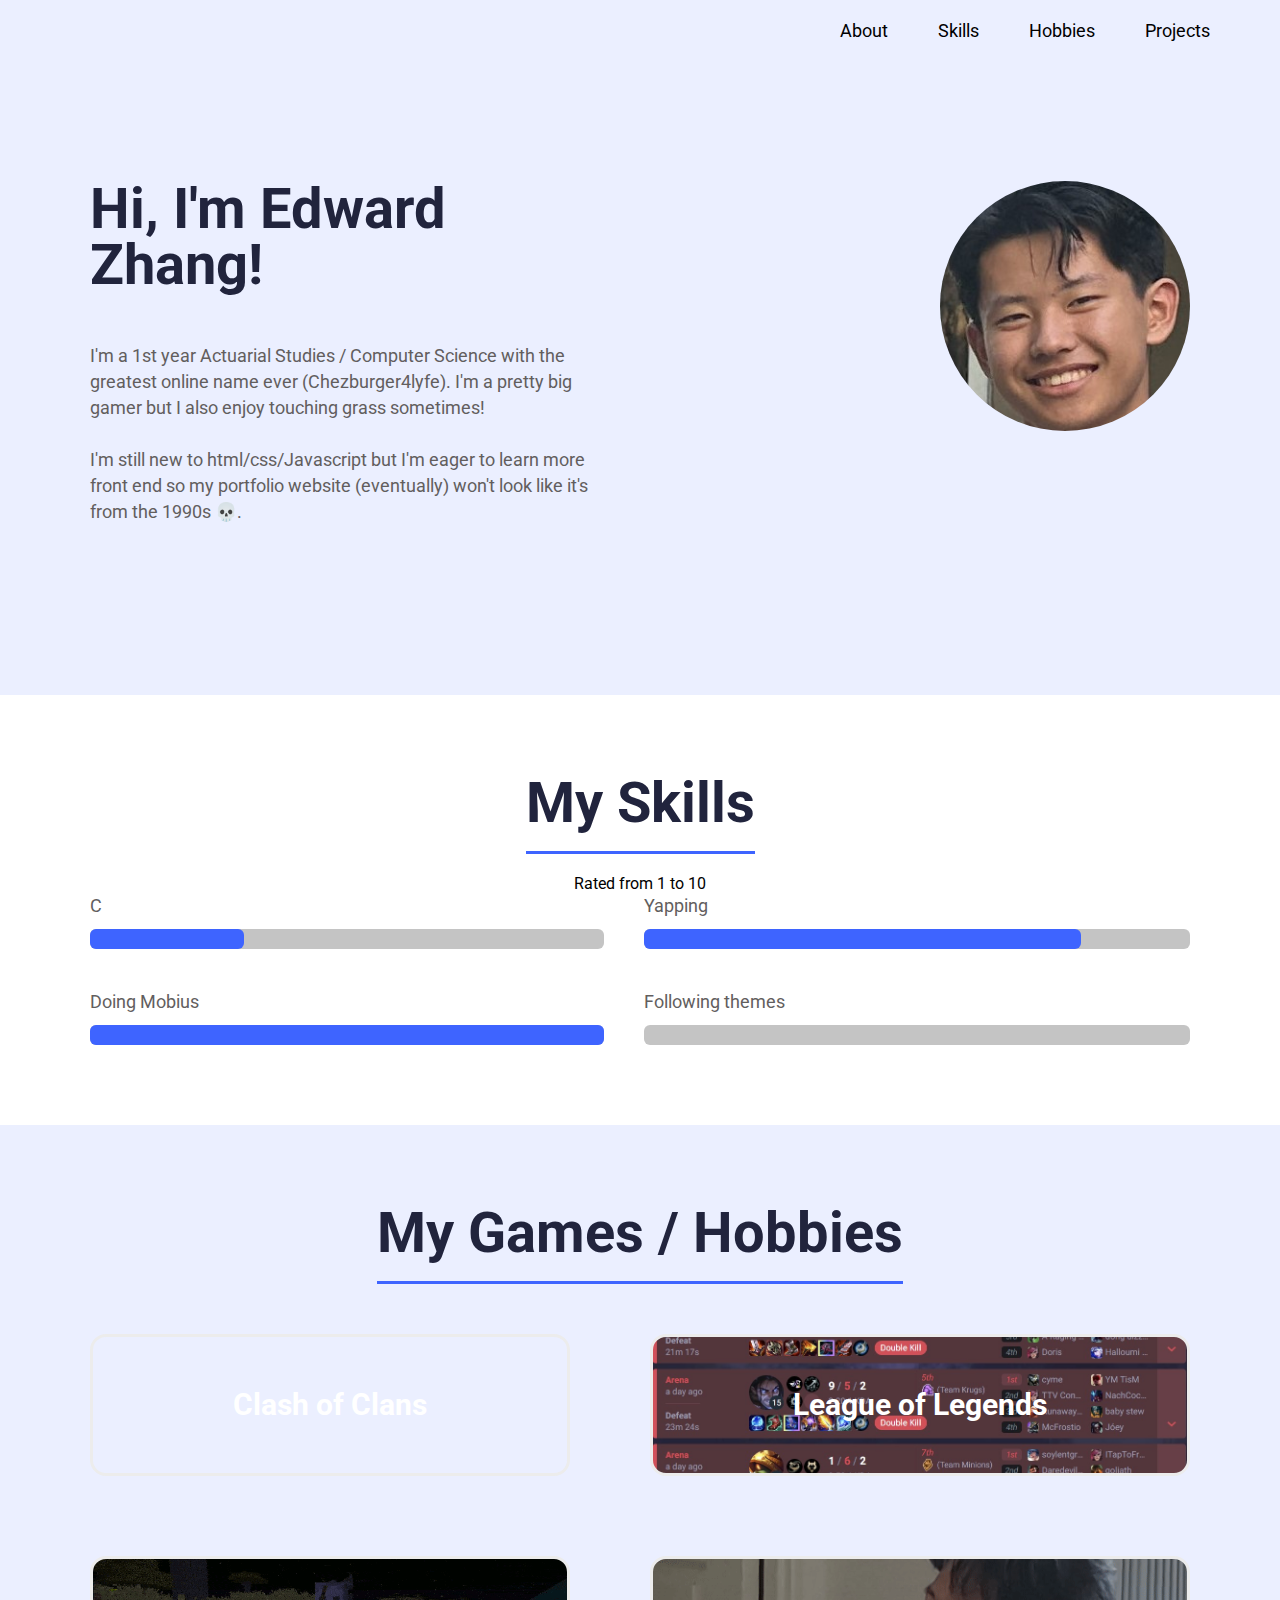
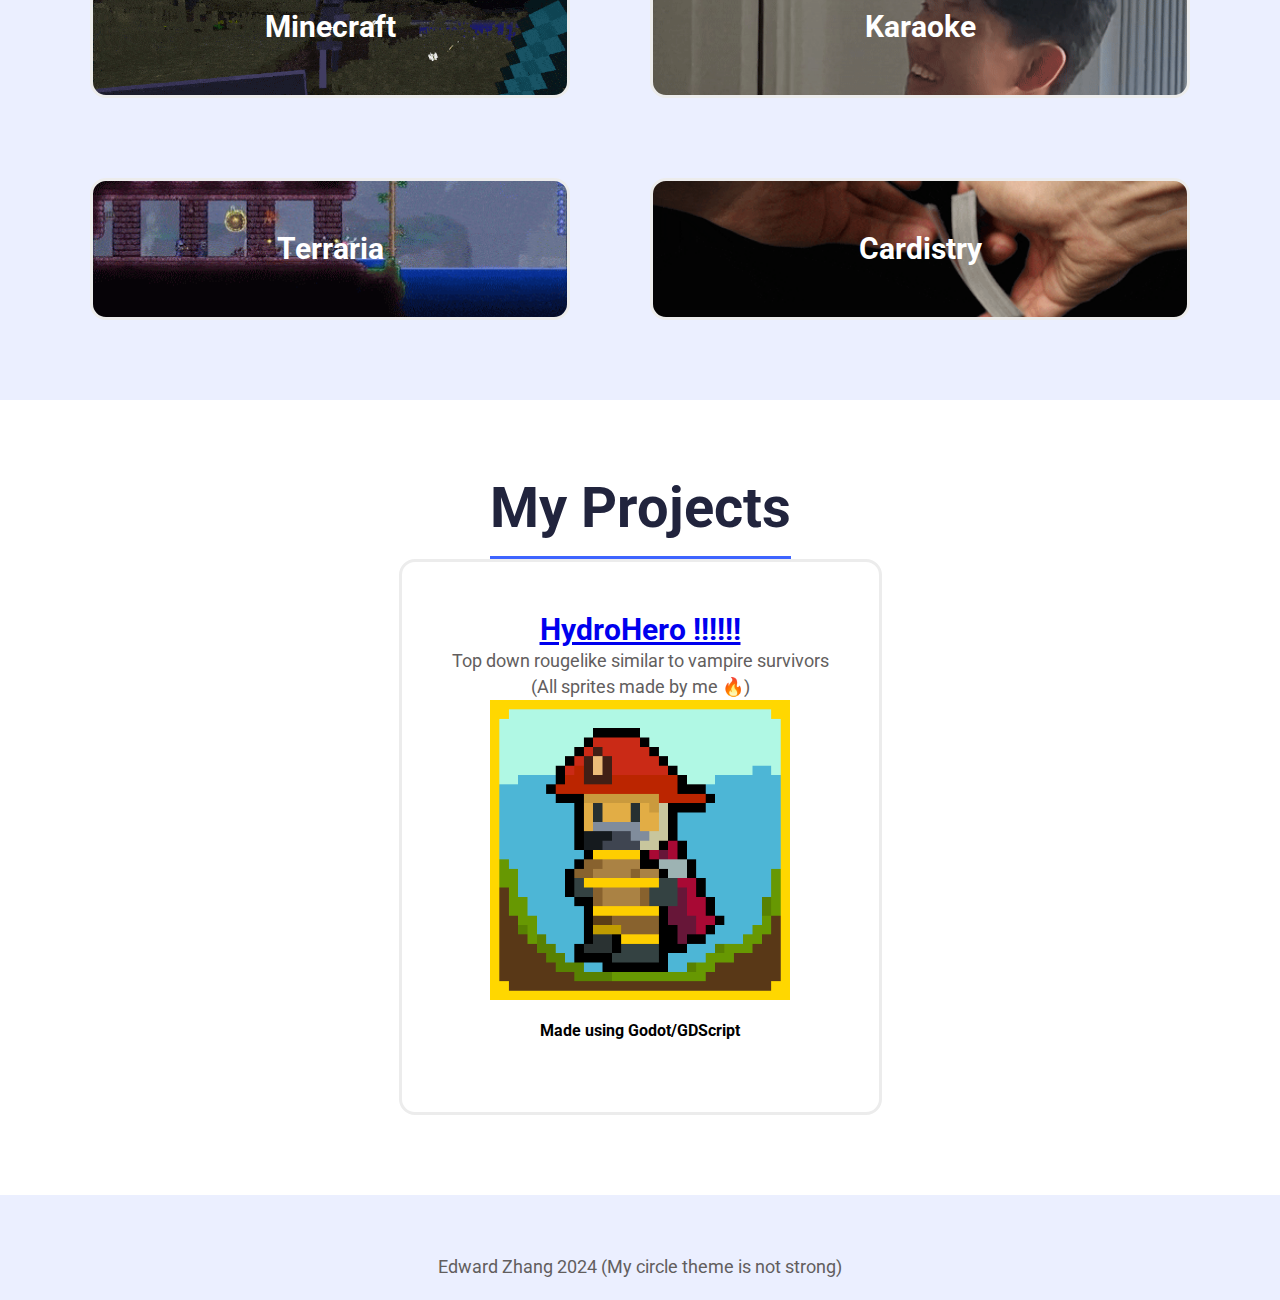
==== index.html @ a925557f "initial commit" ====
<!DOCTYPE html>
<html lang="en">
  <head>
    <meta charset="UTF-8" />
    <meta http-equiv="X-UA-Compatible" content="IE=edge" />
    <meta name="viewport" content="width=device-width, initial-scale=1.0" />
    <link rel="stylesheet" href="style.css" />
    <link
      rel="stylesheet"
      href="https://use.fontawesome.com/releases/v5.0.13/css/all.css"
      integrity="sha384-DNOHZ68U8hZfKXOrtjWvjxusGo9WQnrNx2sqG0tfsghAvtVlRW3tvkXWZh58N9jp"
      crossorigin="anonymous"
    />
    <title>My Portfolio</title>
  </head>
  <body>
    <!-- Navbar -->
    <div class="navContainer">
      <a href="#about">About</a>
      <a href="#skills">Skills</a>
      <a href="#hobbies">Hobbies</a>
      <a href="#projects">Projects</a>
    </div>

    <!-- Header -->
    <div class="blueParent" id="about">
      <div class="introContainer">
        <div class="intro-content">
          <h1>Hi, I'm Edward Zhang!</h1>
          <p>
            I'm a 1st year Actuarial Studies / Computer Science with the greatest
            online name ever (Chezburger4lyfe). I'm a pretty big gamer but I also enjoy 
            touching grass sometimes!

             <br><br>

            I'm still new to html/css/Javascript but I'm eager to learn more front end 
            so my portfolio website (eventually) won't look like it's from the 1990s &#x1F480;. 

          </p>
        </div>
        <div class="intro-image">
          <img src="images/meimg.jpg" alt="profile-image" class="normal-image" />
          <img src="images/globe gif.gif" alt="profile-image-hover" class="hover-image" />
        </div>
        
      </div>
    </div>

    <!-- skills section -->
    <div class="skillsContainer" id="skills">
      <h1>My Skills</h1>
      <span>Rated from 1 to 10</span>
      <div class="skillsItemsContainer">
        <div class="skillItem">
          <p>C</p>
          <div class="outerdiv">
            <div class="cdiv"></div>
          </div>
        </div>
        <div class="skillItem">
          <p>Yapping</p>
          <div class="outerdiv">
            <div class="yapdiv"></div>
          </div>
        </div>
        <div class="skillItem">
          <p>Doing Mobius</p>
          <div class="outerdiv">
            <div class="mobdiv"></div>
          </div>
        </div>
        <div class="skillItem">
          <p>Following themes</p>
          <div class="outerdiv">
            <div class="mobcdiv"></div>
          </div>
        </div>

      </div>
    </div>

    <!-- projects  -->
    <div class="blueParent" id="hobbies">
      <div class="projectsContainer">
        <h1>My Games / Hobbies</h1>
        <div class="projectItemsContainer">

          <div class="project" style="background-image: url('images/coc.png'); background-size: cover; background-position: center;">
            <h3>Clash of Clans</h3>
          </div>

          <div class="project" style="background-image: url('images/lol.jpg'); background-size: cover; background-position: center;">
            <h3>League of Legends</h3>
          </div>

          <div class="project" style="background-image: url('images/minecraft.gif'); background-size: cover; background-position: center;">
            <h3>Minecraft</h3>
          </div>

          <div class="project" style="background-image: url('images/singing.gif'); background-size: cover; background-position: center;">
            <h3>Karaoke</h3>
          </div>
          <div class="project" style="background-image: url('images/terraria.gif'); background-size: cover; background-position: center;">
            <h3>Terraria</h3>
          </div>

          <div class="project" style="background-image: url('images/cards.gif'); background-size: cover; background-position: center;">
            <h3>Cardistry</h3>
          </div>
        </div>


      </div>
    </div>
    <!-- projects  -->
    <div class="skillsContainer" id="projects">
      <h1>My Projects</h1>
      <div class="hydrohero">
        <h3><a href="https://drive.google.com/drive/folders/1QBUAh7DSE2KgsltujvaiTC0J8FhuMHel" target="_blank">HydroHero !!!!!!</a></h3>
        <p>
          Top down rougelike similar to vampire survivors<br>
          (All sprites made by me &#x1F525;) 
        </p>
        <img src="images/hydrohero.png" alt="HydroHero Image", width = "300", height = "300", class = "center">
        <h4>Made using Godot/GDScript</h4>
      </div>
    </div>

    <!-- footer -->
    <div class="blueParent" id="projects">
      <div class="footer">
        <div class="socials">
          <a href="https://www.linkedin.com/in/edward-zhang-4046b829a/" target="_blank"><i class="fab fa-linkedin"></i></a>
          <a href="https://github.com/Edwardz42" target="_blank"><i class="fab fa-github"></i></a>
          <a href="mailto:edwardzhang42@gmail.com" target="_blank"><i class="fas fa-envelope"></i></a>

        </div>
        <p>Edward Zhang 2024 (My circle theme is not strong)</p>
      </div>
    <div>
  </body>
</html>
---- style.css ----
@import url("https://fonts.googleapis.com/css2?family=Roboto:ital@0;1&display=swap");

html {
  scroll-behavior: smooth;
}

body {
  margin: 0;
  padding: 0;
  box-sizing: border-box;
  font-family: "Roboto", sans-serif;
}

h1 {
  font-size: 56px;
  line-height: 56px;
  color: #21243d;
  margin: 0;
}

h3 {
  font-size: 30px;
  line-height: 36px;
  margin: 0;
}

p {
  font-size: 18px;
  line-height: 26px;
  color: #625e5e;
  margin: 0;
}

.navContainer {
  background: rgba(62, 100, 255, 0.1);
  padding: 20px;
  display: flex;
  justify-content: flex-end;
}

.navContainer a {
  text-decoration: none;
  font-size: 18px;
  margin-right: 50px;
  color: #000000;
}

.blueParent {
  background: rgba(62, 100, 255, 0.1);
}

.introContainer {
  display: flex;
  padding: 120px 80px;
  max-width: 1100px;
  margin: auto;
}

.intro-content {
  flex: 2;
}

.intro-content h1 {
  max-width: 500px;
  margin-bottom: 50px;
}
.intro-content p {
  max-width: 500px;
  margin-bottom: 50px;
}

.intro-content a {
  text-decoration: none;
  background: #3e64ff;
  padding: 17px 32px;
  font-size: 18px;
  color: #ffffff;
  border-radius: 8px;
}

.intro-image {
  position: relative;
  height: 250px;
  width: 250px;
  border-radius: 50%;
  overflow: hidden;
}

.intro-image img {
  position: absolute;
  top: 0;
  left: 0;
  height: 100%;
  width: 100%;
  object-fit: cover;
  transition: opacity 0.3s ease;
}

.hover-image {
  display: none;
}

.intro-image:hover .hover-image {
  display: block;
}

.intro-image:hover .normal-text {
  display: none;
}


.skillsContainer {
  padding: 80px;
  display: flex;
  flex-direction: column;
  justify-content: center;
  align-items: center;
  max-width: 1100px;
  margin: auto;
}

.skillsContainer h1 {
  padding-bottom: 20px;
  border-bottom: 3px solid #3e64ff;
}

.skillsContainer span {
  margin-top: 20px;
}

.skillsItemsContainer {
  display: grid;
  grid-template-columns: repeat(2, auto);
  width: 100%;
  grid-gap: 40px;
}

.skillItem p {
  margin-bottom: 10px;
}

.outerdiv {
  width: 100%;
  height: 20px;
  border-radius: 6px;
  background-color: #c4c4c4;
}

.cdiv {
  width: 30%;
  height: 20px;
  border-radius: 6px;
  background-color: #3e64ff;
}

.yapdiv {
  width: 80%;
  height: 20px;
  border-radius: 6px;
  background-color: #3e64ff;
}

.mobdiv {
  width: 100%;
  height: 20px;
  border-radius: 6px;
  background-color: #3e64ff;
}

.mobcdiv {
  width: 0%;
  height: 20px;
  border-radius: 6px;
  background-color: #3e64ff;
}

.projectsContainer {
  padding: 80px;
  display: flex;
  flex-direction: column;
  justify-content: center;
  align-items: center;
  max-width: 1100px;
  margin: auto;
}

.projectsContainer h1 {
  padding-bottom: 20px;
  border-bottom: 3px solid #3e64ff;
}

.projectItemsContainer {
  padding-top: 50px;
  display: grid;
  grid-template-columns: repeat(2, auto);
  width: 100%;
  grid-gap: 80px;
}

.hydrohero {
  border: 3px solid #ececec;
  padding: 50px;
  background: #fff;
  border-radius: 16px;
  text-align: center;
  display: flex; 
  flex-direction: column; 
  justify-content: center; 
}

.center {
  display: block;
  margin-left: auto;
  margin-right: auto;
}

.project {
  position: relative;
  border: 3px solid #ececec;
  padding: 50px;
  background: url('image_url_for_project_1') center/cover no-repeat;
  border-radius: 16px;
  color: white;
  text-align: center;
  display: flex;
  flex-direction: column;
  justify-content: center;
  overflow: hidden; 
  transition: transform 0.3s ease; 
}

.project::before {
  content: '';
  position: absolute;
  top: 0;
  left: 0;
  width: 100%;
  height: 100%;
  background-color: rgba(0, 0, 0, 0.3);
  border-radius: inherit;
  transition: opacity 0.3s ease;
  opacity: 0;
}

.project:hover {
  transform: scale(1.1); 
}

.project:hover::before {
  opacity: 1; 
}

.project p {
  margin-top: 20px;
}

.footer {
  padding: 20px;
  display: flex;
  justify-content: center;
  align-items: center;
  flex-direction: column;
}
.socials {
  margin-bottom: 10px;
}

.fab {
  font-size: 25px;
  color: black;
  margin-right: 20px;
}
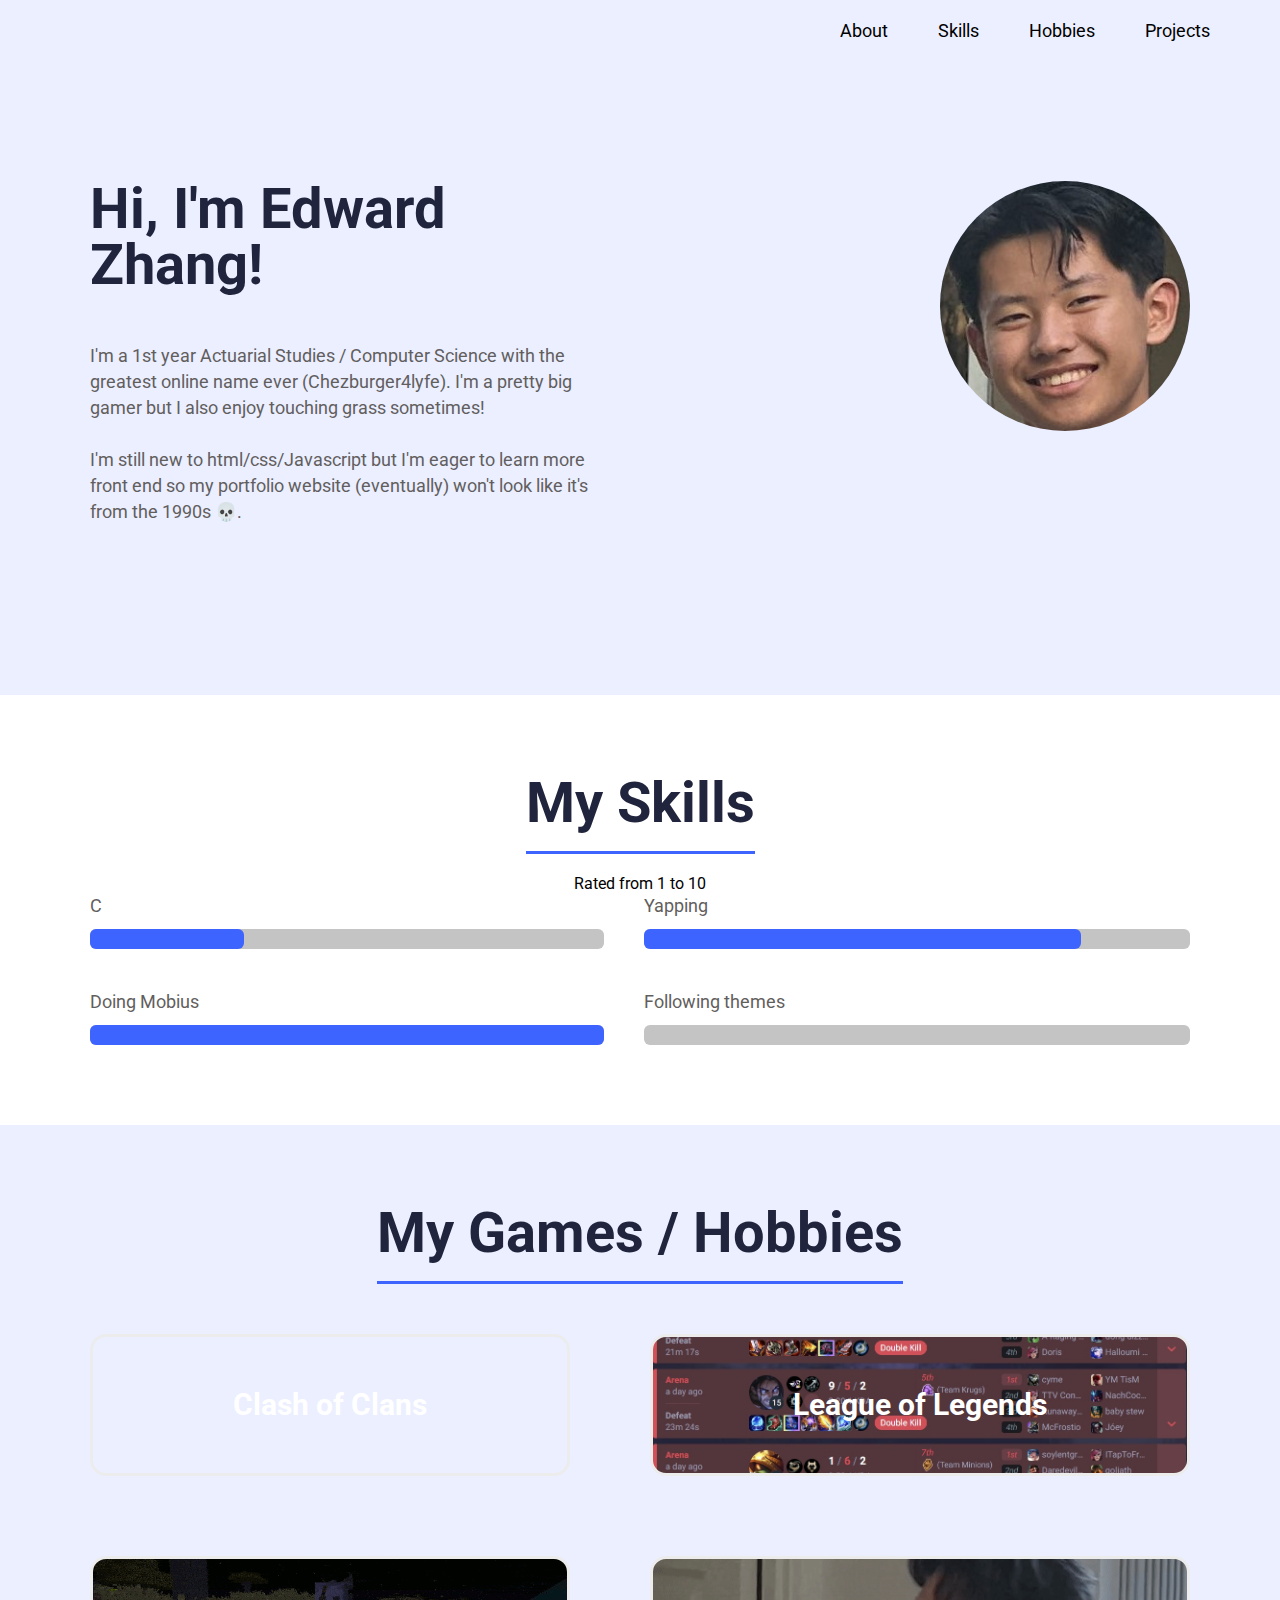
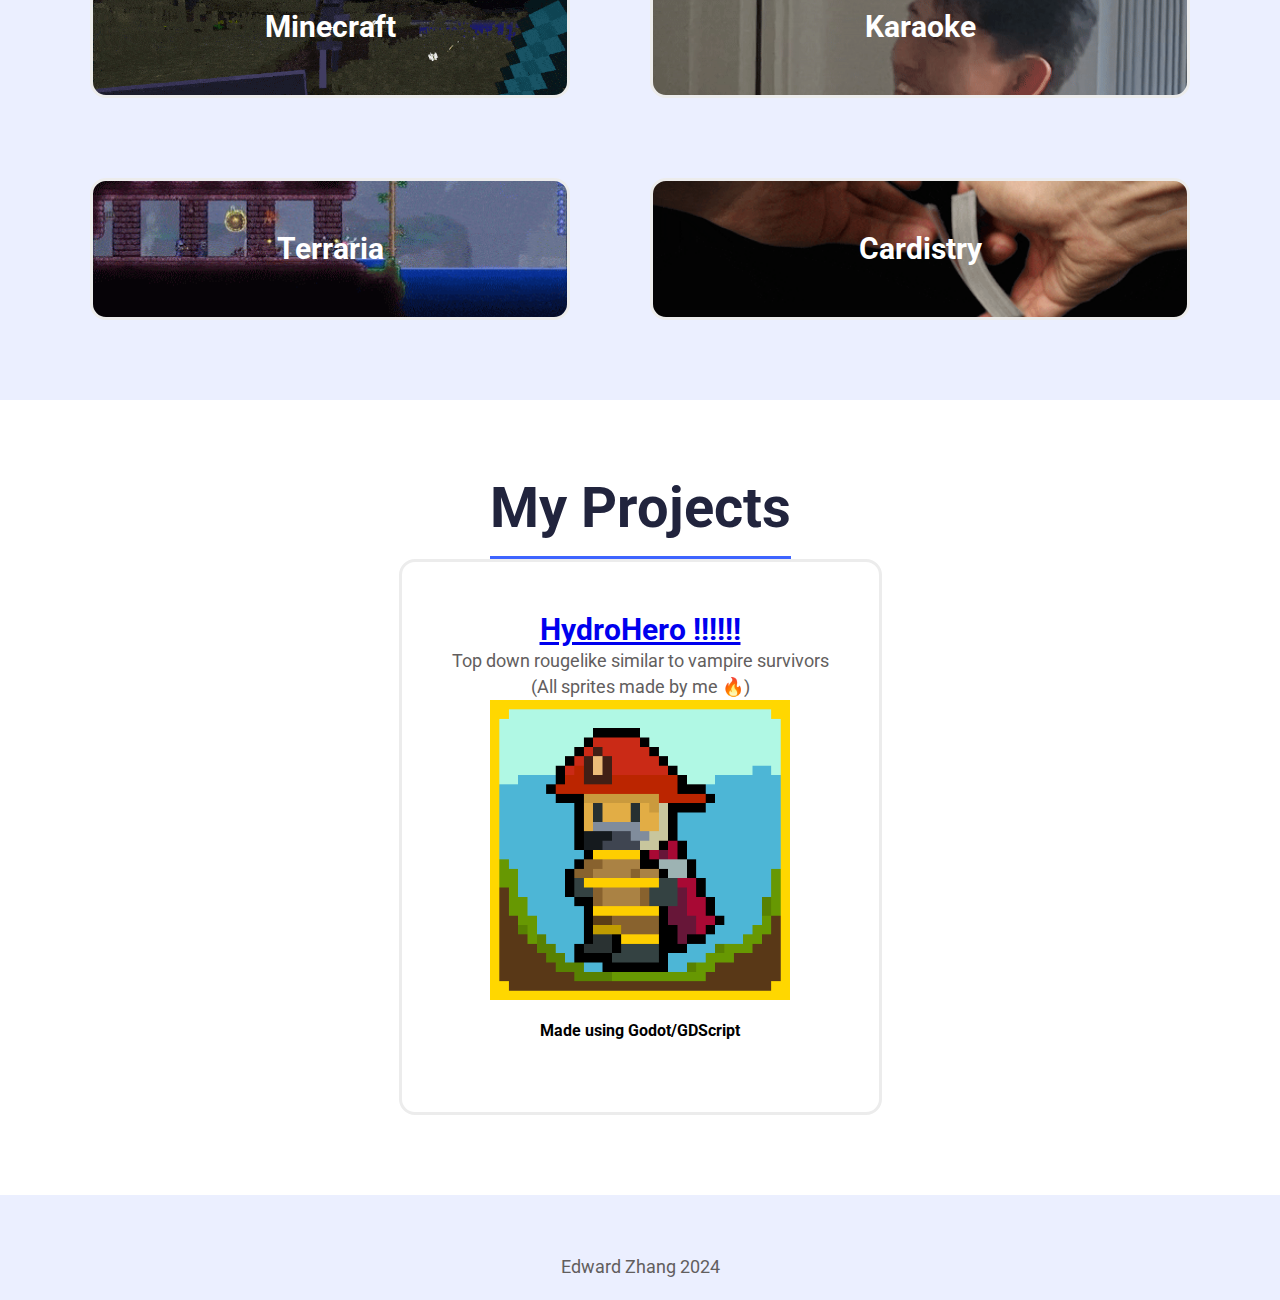
==== commit 2e697ad4: "initial commit" ====
--- a/index.html
+++ b/index.html
@@ -136,7 +136,7 @@
           <a href="mailto:edwardzhang42@gmail.com" target="_blank"><i class="fas fa-envelope"></i></a>
 
         </div>
-        <p>Edward Zhang 2024 (My circle theme is not strong)</p>
+        <p>Edward Zhang 2024</p>
       </div>
     <div>
   </body>
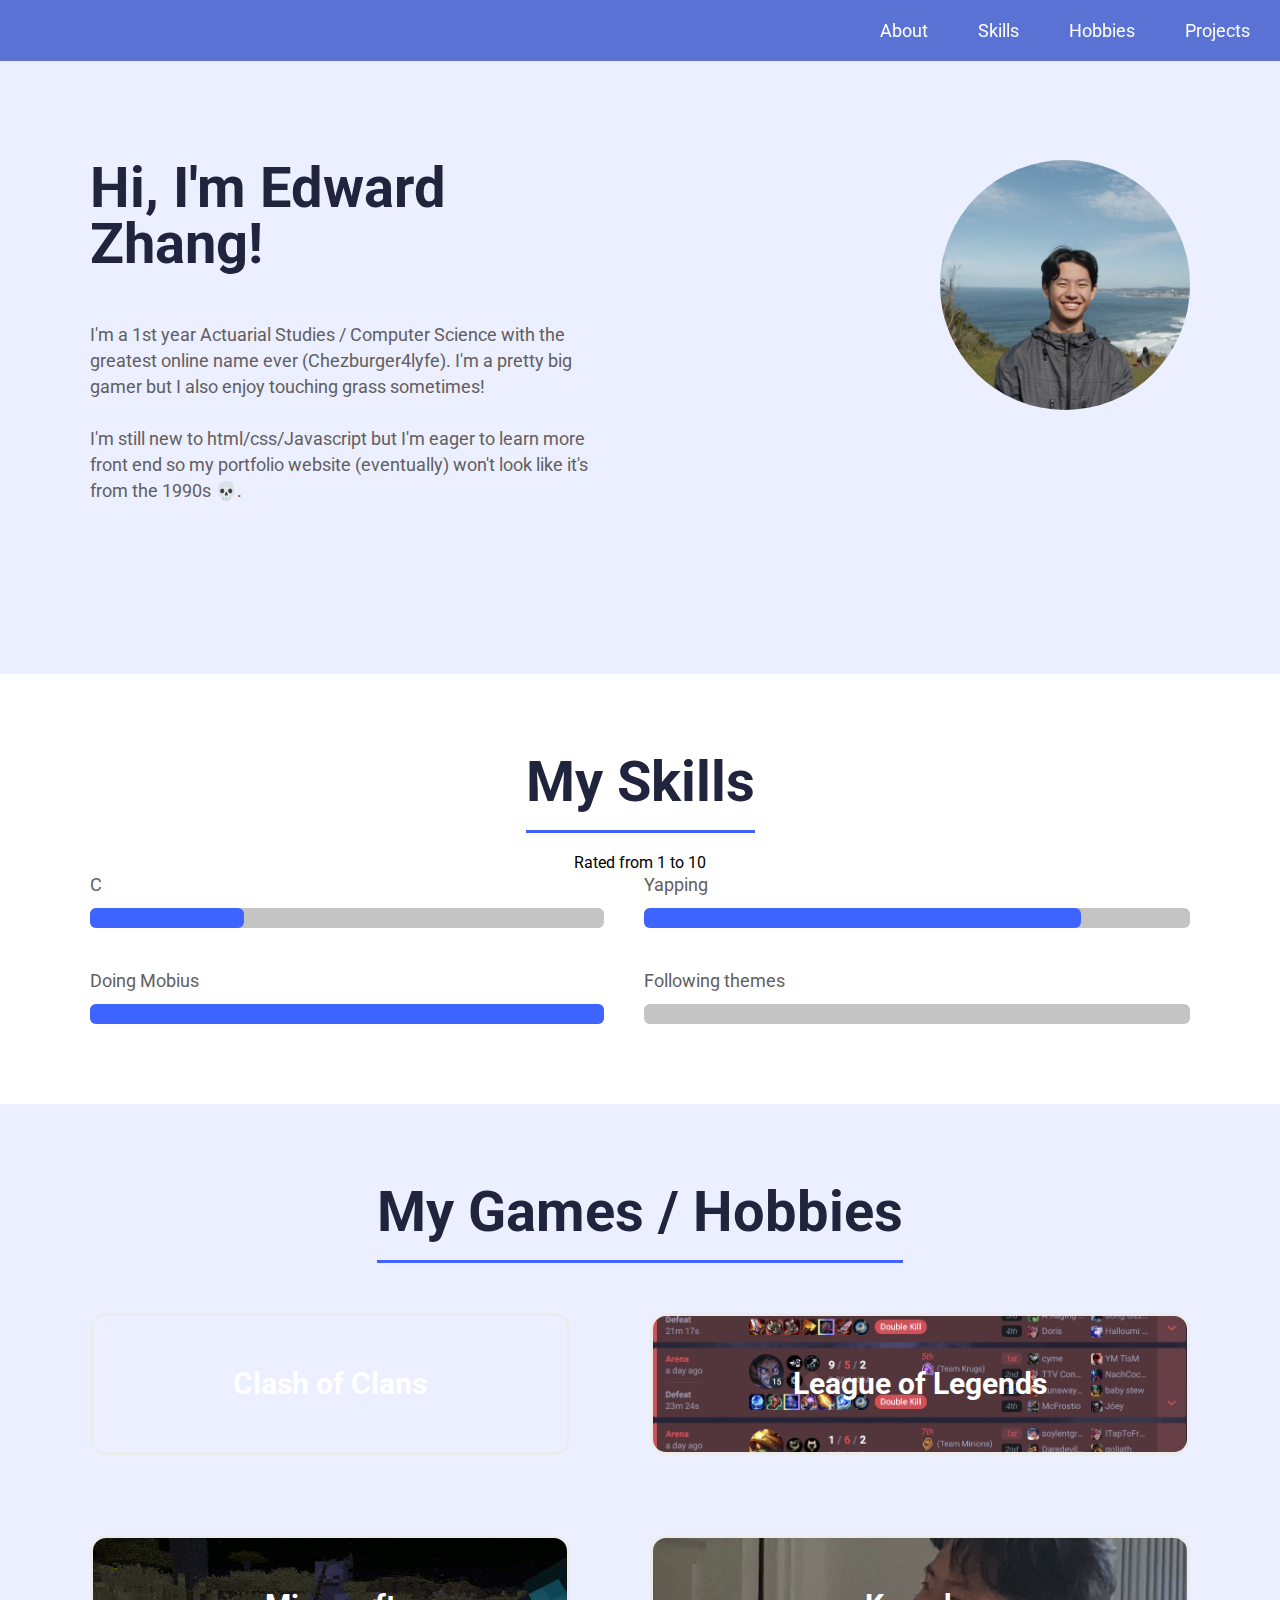
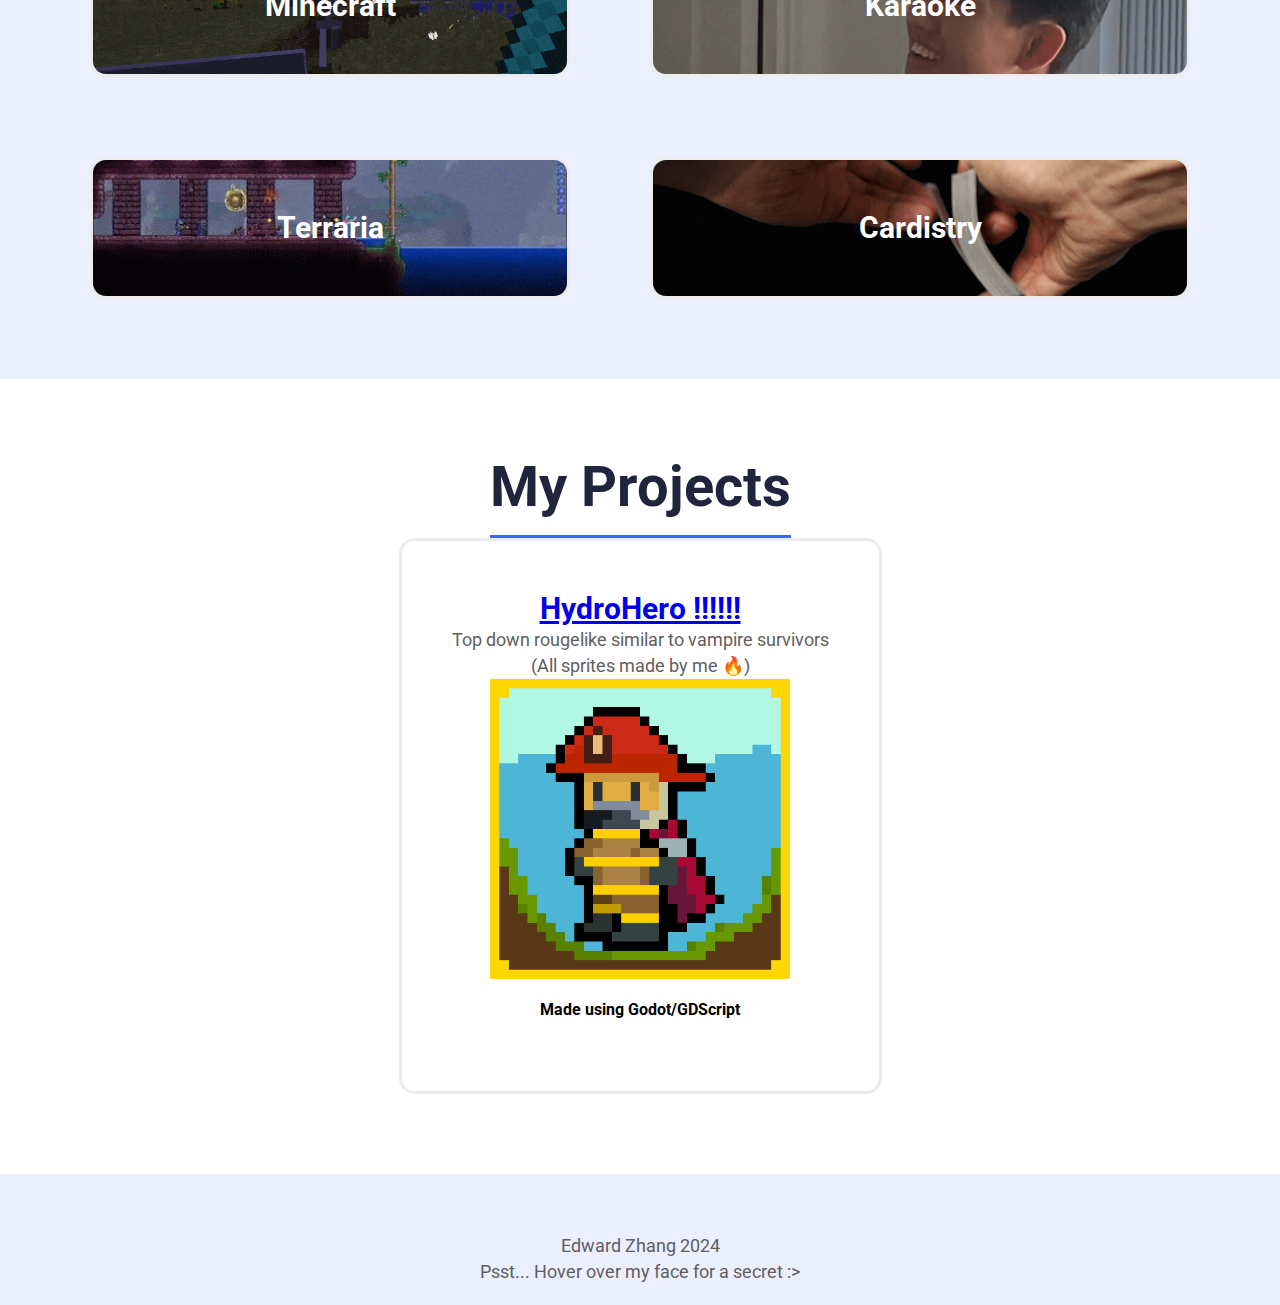
==== commit e8dfa84b: "initial commit" ====
--- a/index.html
+++ b/index.html
@@ -136,7 +136,10 @@
           <a href="mailto:edwardzhang42@gmail.com" target="_blank"><i class="fas fa-envelope"></i></a>
 
         </div>
-        <p>Edward Zhang 2024</p>
+        <p class="center">
+          Edward Zhang 2024 <br>
+          Psst... Hover over my face for a secret :>
+        </p>
       </div>
     <div>
   </body>
--- a/style.css
+++ b/style.css
@@ -1,5 +1,7 @@
+/* Importing font */
 @import url("https://fonts.googleapis.com/css2?family=Roboto:ital@0;1&display=swap");
 
+/* Global styles */
 html {
   scroll-behavior: smooth;
 }
@@ -31,29 +33,37 @@
   margin: 0;
 }
 
+/* Navbar styles */
 .navContainer {
-  background: rgba(62, 100, 255, 0.1);
+  background: rgba(45, 76, 199, 0.772);
   padding: 20px;
   display: flex;
   justify-content: flex-end;
+  position: fixed; /* Make navbar fixed */
+  top: 0; /* Position it at the top */
+  width: 100%; /* Make it span the full width */
+  z-index: 1000; /* Ensure it stays above other content */
 }
 
 .navContainer a {
   text-decoration: none;
   font-size: 18px;
   margin-right: 50px;
-  color: #000000;
-}
-
+  color: #ffffff;
+}
+
+/* Section backgrounds */
 .blueParent {
   background: rgba(62, 100, 255, 0.1);
 }
 
+/* Intro section styles */
 .introContainer {
   display: flex;
   padding: 120px 80px;
   max-width: 1100px;
   margin: auto;
+  padding-top: 160px; /* Adjusted for fixed navbar */
 }
 
 .intro-content {
@@ -64,6 +74,7 @@
   max-width: 500px;
   margin-bottom: 50px;
 }
+
 .intro-content p {
   max-width: 500px;
   margin-bottom: 50px;
@@ -108,7 +119,7 @@
   display: none;
 }
 
-
+/* Skills section styles */
 .skillsContainer {
   padding: 80px;
   display: flex;
@@ -174,6 +185,7 @@
   background-color: #3e64ff;
 }
 
+/* Projects section styles */
 .projectsContainer {
   padding: 80px;
   display: flex;
@@ -212,6 +224,7 @@
   display: block;
   margin-left: auto;
   margin-right: auto;
+  text-align: center;
 }
 
 .project {
@@ -254,6 +267,7 @@
   margin-top: 20px;
 }
 
+/* Footer styles */
 .footer {
   padding: 20px;
   display: flex;
@@ -261,6 +275,7 @@
   align-items: center;
   flex-direction: column;
 }
+
 .socials {
   margin-bottom: 10px;
 }
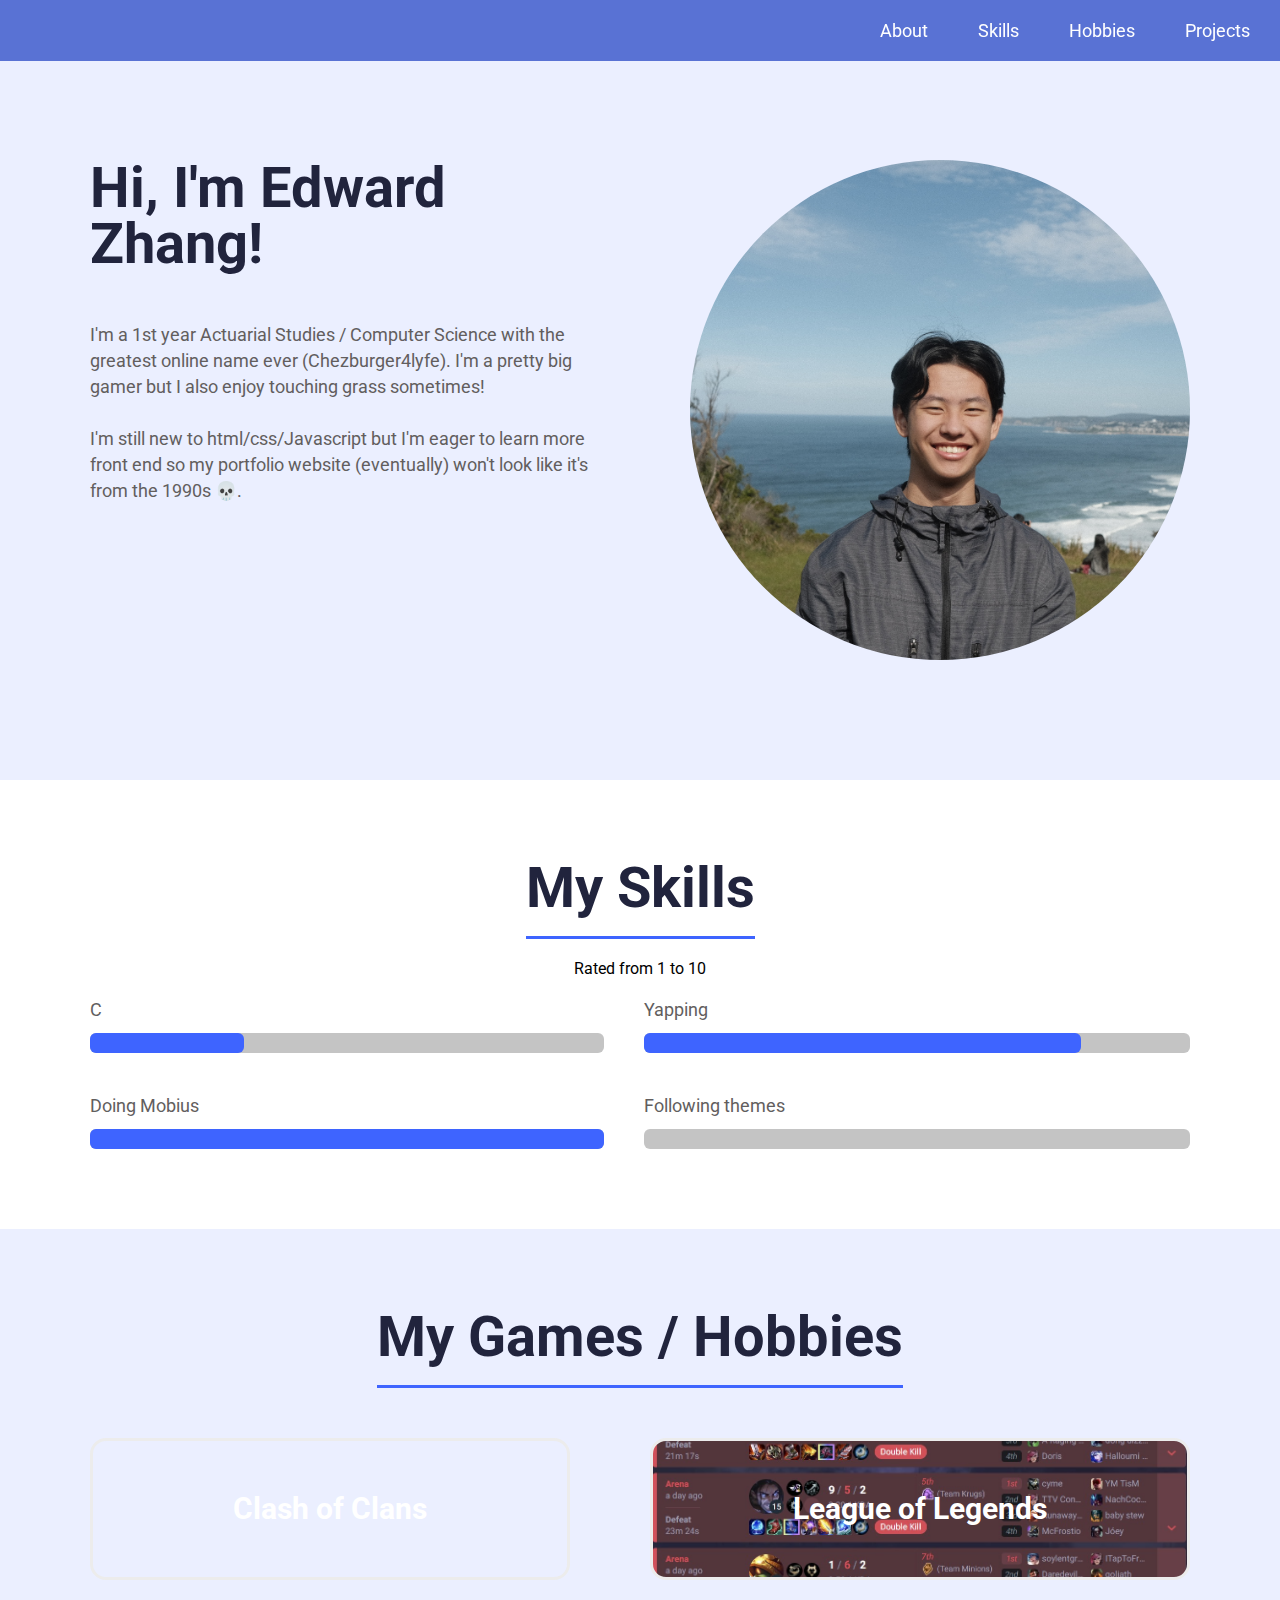
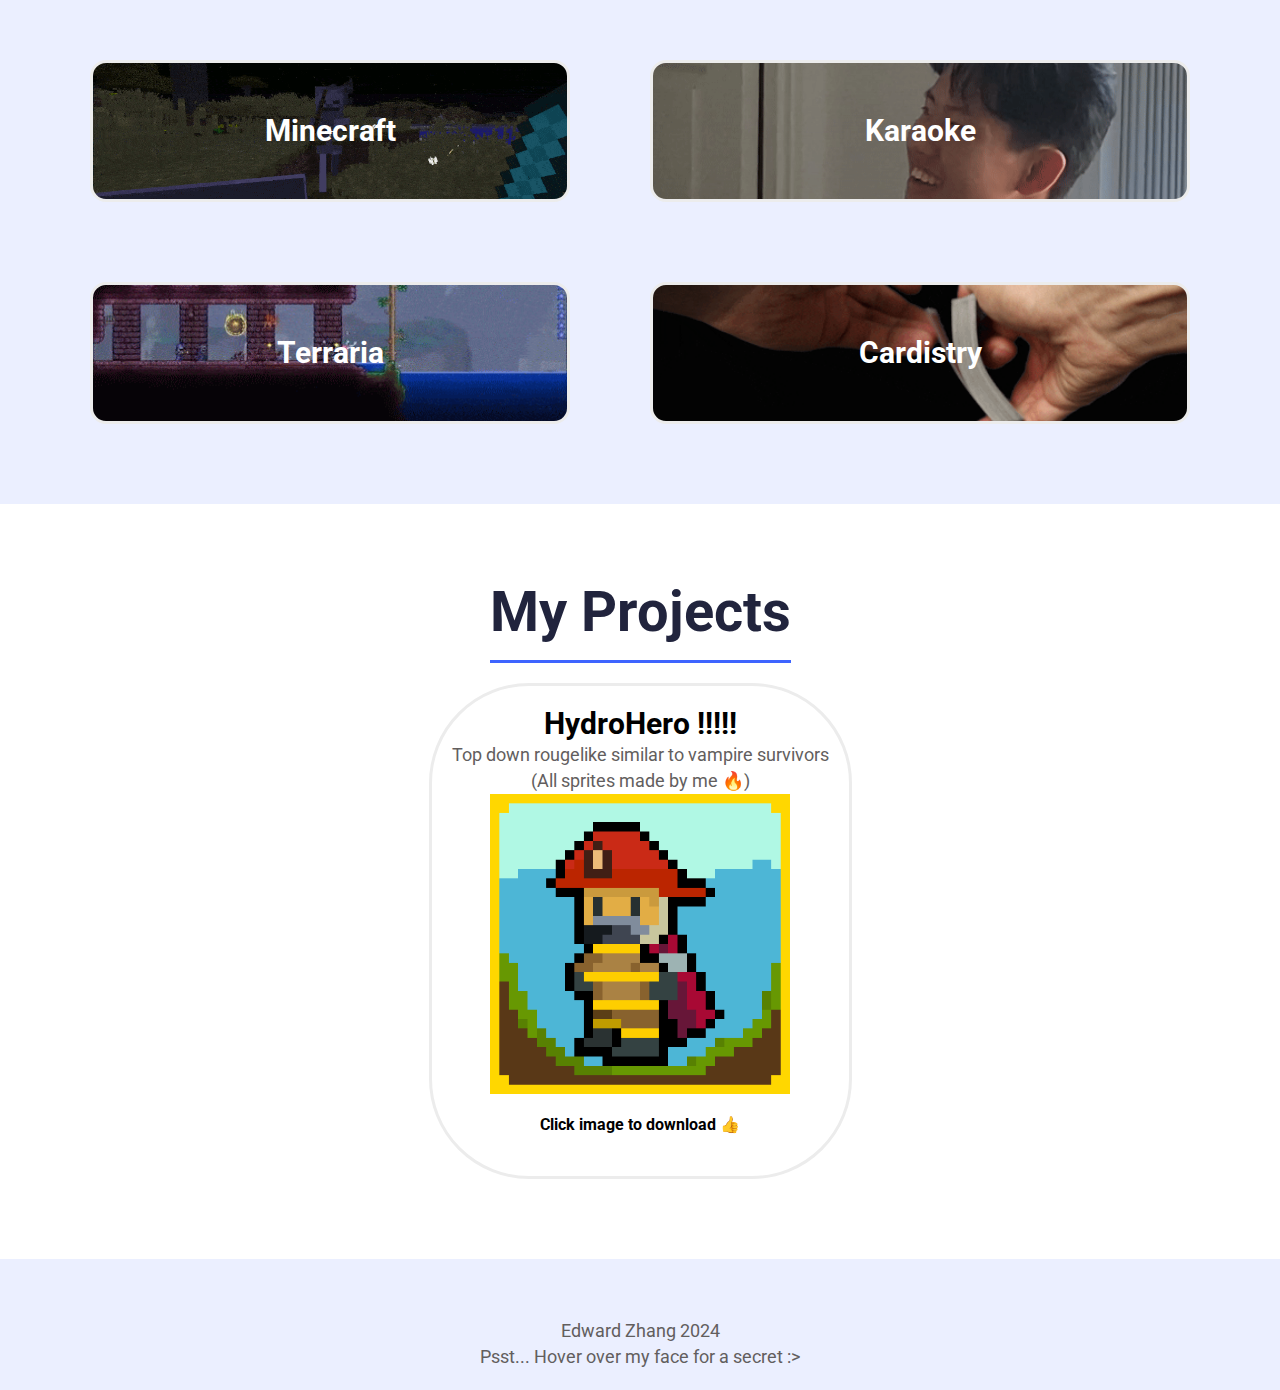
==== commit 116c5b1d: "initial commit" ====
--- a/index.html
+++ b/index.html
@@ -11,11 +11,11 @@
       integrity="sha384-DNOHZ68U8hZfKXOrtjWvjxusGo9WQnrNx2sqG0tfsghAvtVlRW3tvkXWZh58N9jp"
       crossorigin="anonymous"
     />
-    <title>My Portfolio</title>
+    <title>Edward Zhang Website</title>
   </head>
   <body>
     <!-- Navbar -->
-    <div class="navContainer">
+    <div class="navContainer" id="navbar">
       <a href="#about">About</a>
       <a href="#skills">Skills</a>
       <a href="#hobbies">Hobbies</a>
@@ -51,6 +51,7 @@
     <div class="skillsContainer" id="skills">
       <h1>My Skills</h1>
       <span>Rated from 1 to 10</span>
+      <br>
       <div class="skillsItemsContainer">
         <div class="skillItem">
           <p>C</p>
@@ -117,30 +118,53 @@
     <div class="skillsContainer" id="projects">
       <h1>My Projects</h1>
       <div class="hydrohero">
-        <h3><a href="https://drive.google.com/drive/folders/1QBUAh7DSE2KgsltujvaiTC0J8FhuMHel" target="_blank">HydroHero !!!!!!</a></h3>
+        <h3>
+          HydroHero !!!!!
+        </h3>
         <p>
           Top down rougelike similar to vampire survivors<br>
           (All sprites made by me &#x1F525;) 
         </p>
-        <img src="images/hydrohero.png" alt="HydroHero Image", width = "300", height = "300", class = "center">
-        <h4>Made using Godot/GDScript</h4>
+        <a href="https://drive.google.com/drive/folders/1QBUAh7DSE2KgsltujvaiTC0J8FhuMHel" target="_blank">
+          <img src="images/hydrohero.png" alt="HydroHero Image" width="300" height="300" class="center">
+        </a>
+        <h4>Click image to download &#x1F44D;</h2>
       </div>
+      
     </div>
 
     <!-- footer -->
-    <div class="blueParent" id="projects">
+    <div class="blueParent">
       <div class="footer">
         <div class="socials">
           <a href="https://www.linkedin.com/in/edward-zhang-4046b829a/" target="_blank"><i class="fab fa-linkedin"></i></a>
           <a href="https://github.com/Edwardz42" target="_blank"><i class="fab fa-github"></i></a>
           <a href="mailto:edwardzhang42@gmail.com" target="_blank"><i class="fas fa-envelope"></i></a>
-
         </div>
         <p class="center">
           Edward Zhang 2024 <br>
           Psst... Hover over my face for a secret :>
         </p>
       </div>
-    <div>
+    </div>
+
+    <script>
+      let lastScrollTop = 0;
+      const navbar = document.querySelector('.navContainer');
+
+      window.addEventListener('scroll', () => {
+        const scrollTop = window.pageYOffset || document.documentElement.scrollTop;
+
+        if (scrollTop > lastScrollTop) {
+          // Downscroll
+          navbar.style.top = '-100px'; // Adjust as needed to hide the navbar
+        } else {
+          // Upscroll
+          navbar.style.top = '0';
+        }
+
+        lastScrollTop = scrollTop;
+      });
+    </script>
   </body>
-</html>+</html>
--- a/style.css
+++ b/style.css
@@ -43,6 +43,8 @@
   top: 0; /* Position it at the top */
   width: 100%; /* Make it span the full width */
   z-index: 1000; /* Ensure it stays above other content */
+  transition: top 0.3s ease;
+
 }
 
 .navContainer a {
@@ -91,8 +93,8 @@
 
 .intro-image {
   position: relative;
-  height: 250px;
-  width: 250px;
+  height: 500px;
+  width: 500px;
   border-radius: 50%;
   overflow: hidden;
 }
@@ -210,14 +212,20 @@
 }
 
 .hydrohero {
+  margin-top: 20px; 
   border: 3px solid #ececec;
-  padding: 50px;
+  padding: 20px;
   background: #fff;
-  border-radius: 16px;
+  border-radius: 100px;
   text-align: center;
   display: flex; 
   flex-direction: column; 
   justify-content: center; 
+}
+
+.hydrohero:hover {
+  transform: scale(1.05); /* Adjust the scale factor as needed */
+  transition: transform 0.3s ease; /* Add a smooth transition effect */
 }
 
 .center {
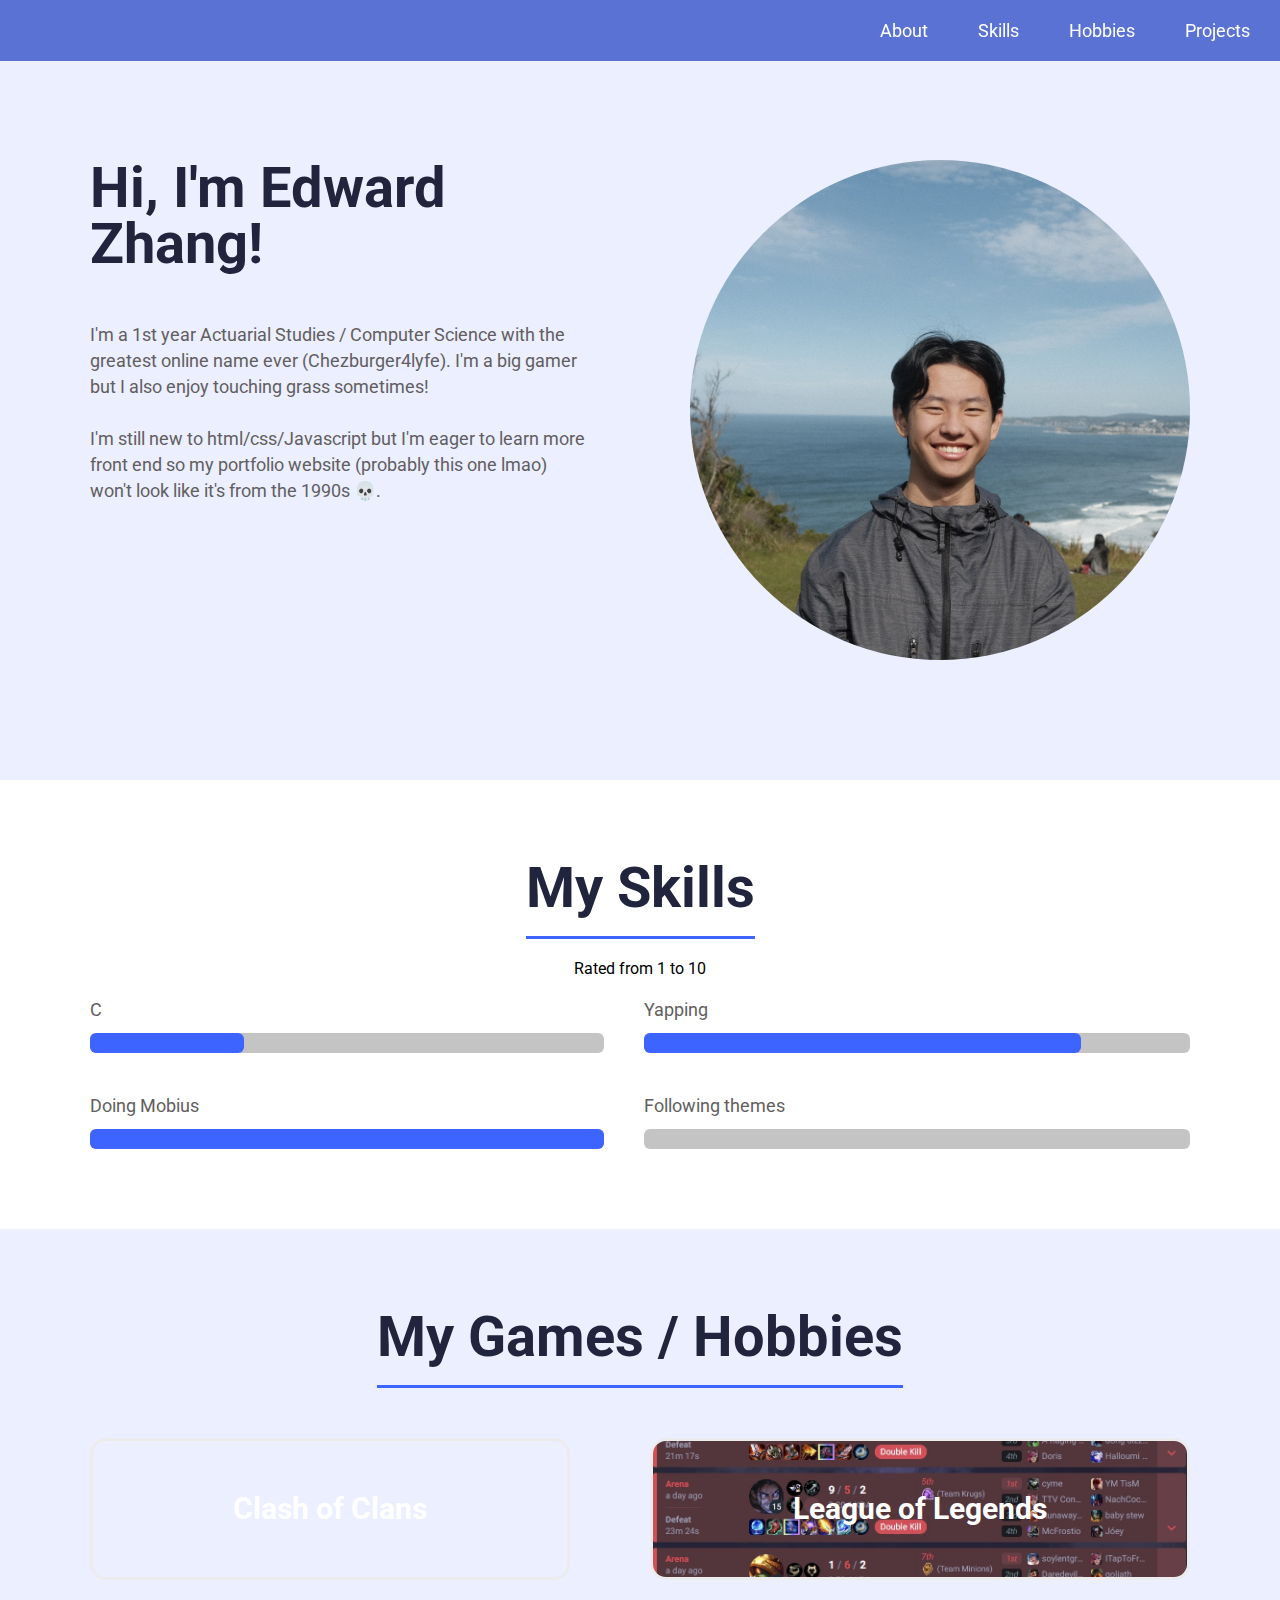
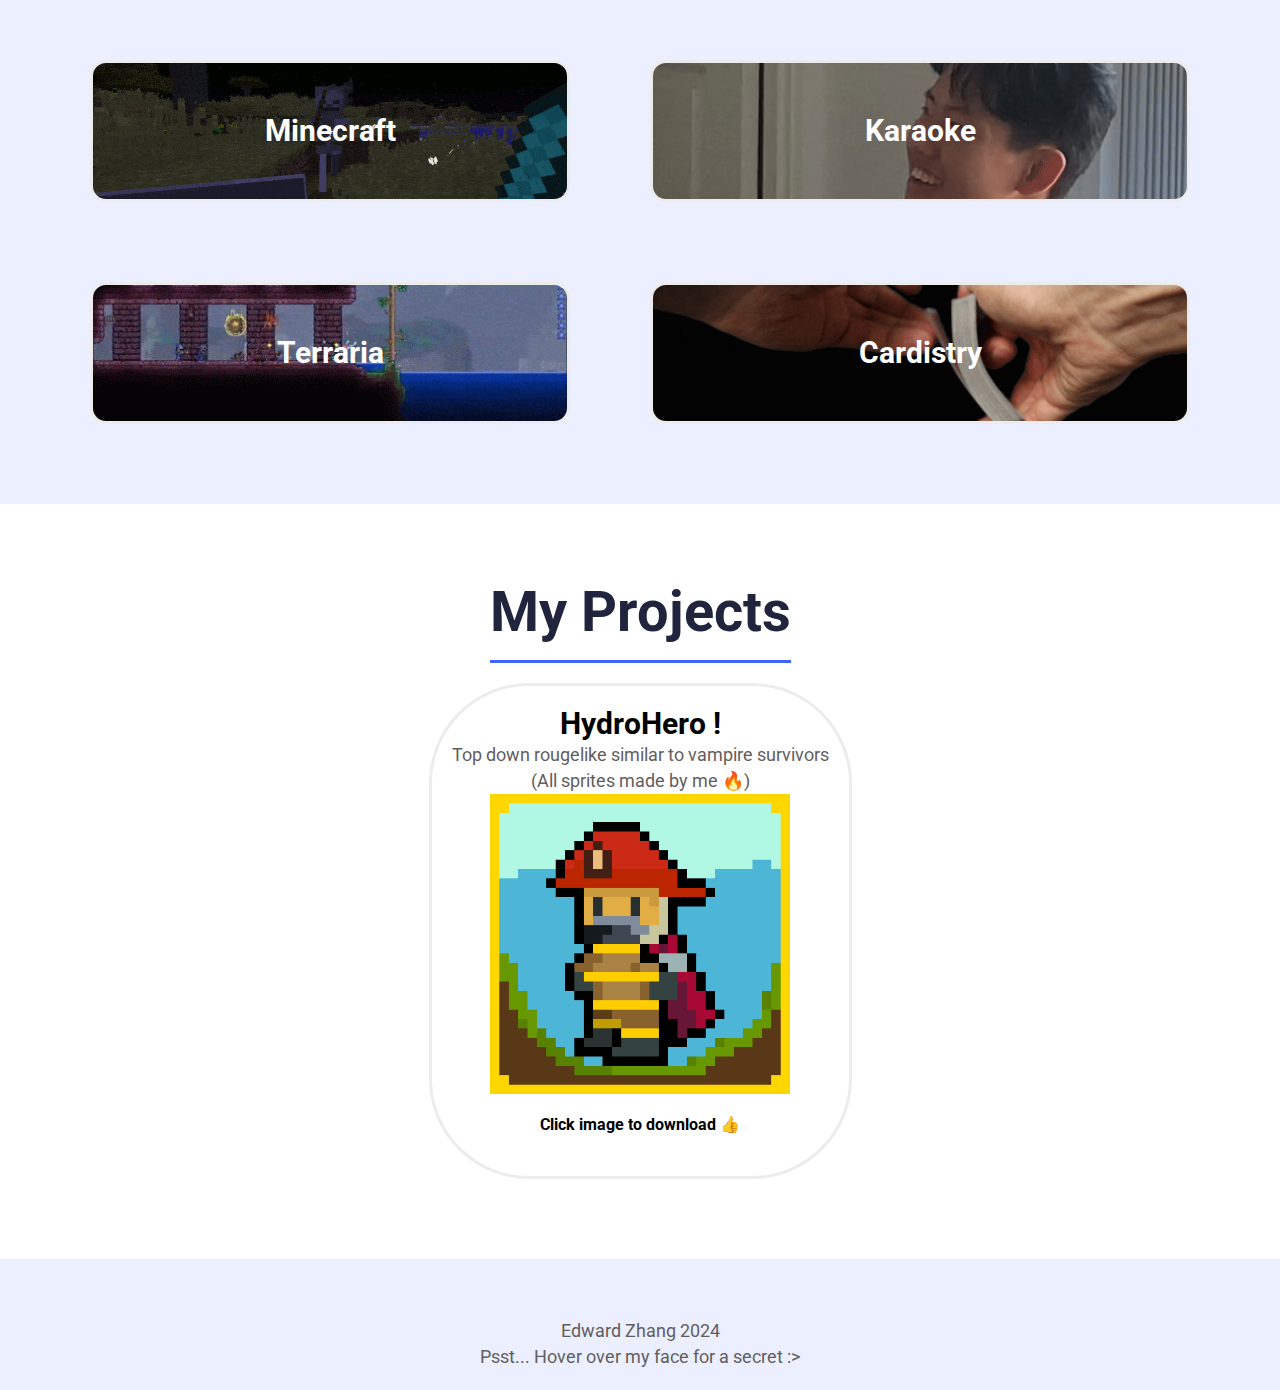
==== commit 31bdb9a9: "initial commit" ====
--- a/index.html
+++ b/index.html
@@ -29,13 +29,13 @@
           <h1>Hi, I'm Edward Zhang!</h1>
           <p>
             I'm a 1st year Actuarial Studies / Computer Science with the greatest
-            online name ever (Chezburger4lyfe). I'm a pretty big gamer but I also enjoy 
-            touching grass sometimes!
+            online name ever (Chezburger4lyfe). I'm a big gamer but I also enjoy 
+            touching grass sometimes! 
 
              <br><br>
 
             I'm still new to html/css/Javascript but I'm eager to learn more front end 
-            so my portfolio website (eventually) won't look like it's from the 1990s &#x1F480;. 
+            so my portfolio website (probably this one lmao) won't look like it's from the 1990s &#x1F480;. 
 
           </p>
         </div>
@@ -119,7 +119,7 @@
       <h1>My Projects</h1>
       <div class="hydrohero">
         <h3>
-          HydroHero !!!!!
+          HydroHero !
         </h3>
         <p>
           Top down rougelike similar to vampire survivors<br>
--- a/style.css
+++ b/style.css
@@ -121,7 +121,6 @@
   display: none;
 }
 
-/* Skills section styles */
 .skillsContainer {
   padding: 80px;
   display: flex;
@@ -187,7 +186,6 @@
   background-color: #3e64ff;
 }
 
-/* Projects section styles */
 .projectsContainer {
   padding: 80px;
   display: flex;
@@ -224,8 +222,8 @@
 }
 
 .hydrohero:hover {
-  transform: scale(1.05); /* Adjust the scale factor as needed */
-  transition: transform 0.3s ease; /* Add a smooth transition effect */
+  transform: scale(1.05);
+  transition: transform 0.3s ease; 
 }
 
 .center {
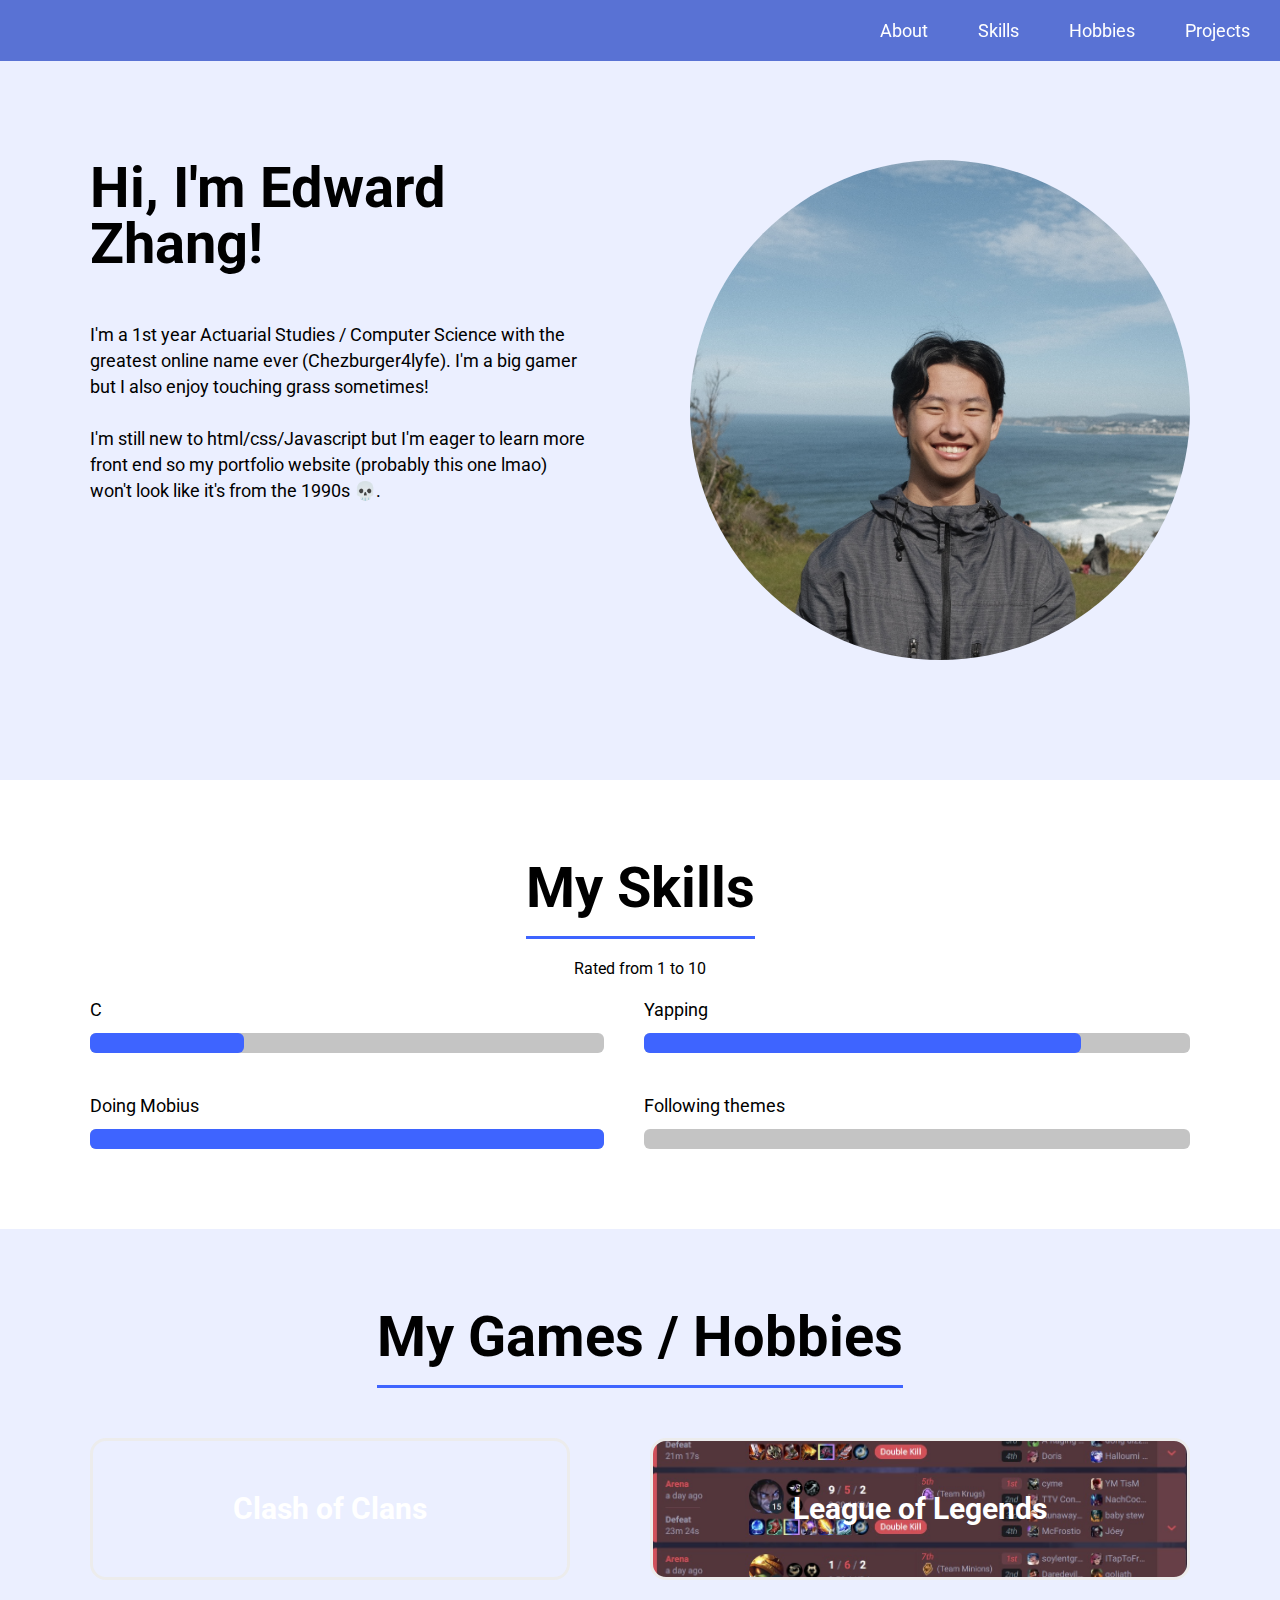
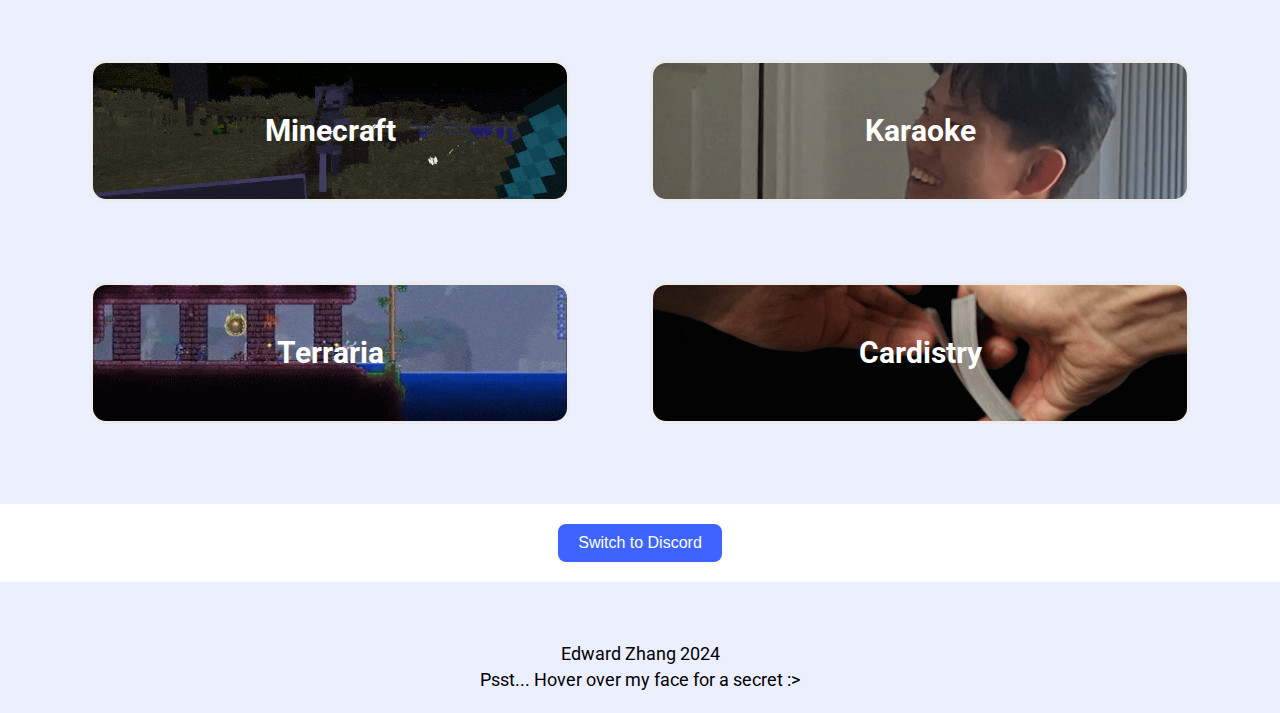
==== commit ccdfd372: "commit" ====
--- a/index.html
+++ b/index.html
@@ -81,57 +81,105 @@
       </div>
     </div>
 
-    <!-- projects  -->
-    <div class="blueParent" id="hobbies">
-      <div class="projectsContainer">
-        <h1>My Games / Hobbies</h1>
-        <div class="projectItemsContainer">
-
-          <div class="project" style="background-image: url('images/coc.png'); background-size: cover; background-position: center;">
-            <h3>Clash of Clans</h3>
-          </div>
-
-          <div class="project" style="background-image: url('images/lol.jpg'); background-size: cover; background-position: center;">
-            <h3>League of Legends</h3>
-          </div>
-
-          <div class="project" style="background-image: url('images/minecraft.gif'); background-size: cover; background-position: center;">
-            <h3>Minecraft</h3>
-          </div>
-
-          <div class="project" style="background-image: url('images/singing.gif'); background-size: cover; background-position: center;">
-            <h3>Karaoke</h3>
-          </div>
-          <div class="project" style="background-image: url('images/terraria.gif'); background-size: cover; background-position: center;">
-            <h3>Terraria</h3>
-          </div>
-
-          <div class="project" style="background-image: url('images/cards.gif'); background-size: cover; background-position: center;">
-            <h3>Cardistry</h3>
-          </div>
-        </div>
-
-
-      </div>
-    </div>
-    <!-- projects  -->
-    <div class="skillsContainer" id="projects">
-      <h1>My Projects</h1>
-      <div class="hydrohero">
-        <h3>
-          HydroHero !
-        </h3>
-        <p>
-          Top down rougelike similar to vampire survivors<br>
-          (All sprites made by me &#x1F525;) 
-        </p>
-        <a href="https://drive.google.com/drive/folders/1QBUAh7DSE2KgsltujvaiTC0J8FhuMHel" target="_blank">
-          <img src="images/hydrohero.png" alt="HydroHero Image" width="300" height="300" class="center">
-        </a>
-        <h4>Click image to download &#x1F44D;</h2>
-      </div>
-      
-    </div>
+<!-- Projects Section -->
+<div class="blueParent" id="hobbies">
+  <div class="projectsContainer">
+    <h1 id="gamesHobbiesTitle">My Games / Hobbies</h1>
+    <div class="projectItemsContainer">
+      <div class="project" 
+           data-light-image="images/coc.png" 
+           data-dark-image="images/lol.jpg" 
+           data-light-text="Clash of Clans" 
+           data-dark-text="League of Legends" 
+           style="background-image: url('images/coc.png'); background-size: cover; background-position: center;">
+        <h3>Clash of Clans</h3>
+      </div>
+      <div class="project" 
+           data-light-image="images/lol.jpg" 
+           data-dark-image="images/lol.jpg" 
+           data-light-text="League of Legends" 
+           data-dark-text="League of Legends" 
+           style="background-image: url('images/lol.jpg'); background-size: cover; background-position: center;">
+        <h3>League of Legends</h3>
+      </div>
+      <div class="project" 
+           data-light-image="images/minecraft.gif" 
+           data-dark-image="images/lol.jpg" 
+           data-light-text="Minecraft" 
+           data-dark-text="League of Legends" 
+           style="background-image: url('images/minecraft.gif'); background-size: cover; background-position: center;">
+        <h3>Minecraft</h3>
+      </div>
+      <div class="project" 
+           data-light-image="images/singing.gif" 
+           data-dark-image="images/lol.jpg" 
+           data-light-text="Karaoke" 
+           data-dark-text="League of Legends" 
+           style="background-image: url('images/singing.gif'); background-size: cover; background-position: center;">
+        <h3>Karaoke</h3>
+      </div>
+      <div class="project" 
+           data-light-image="images/terraria.gif" 
+           data-dark-image="images/lol.jpg" 
+           data-light-text="Terraria" 
+           data-dark-text="League of Legends" 
+           style="background-image: url('images/terraria.gif'); background-size: cover; background-position: center;">
+        <h3>Terraria</h3>
+      </div>
+      <div class="project" 
+           data-light-image="images/cards.gif" 
+           data-dark-image="images/lol.jpg" 
+           data-light-text="Cardistry" 
+           data-dark-text="League of Legends" 
+           style="background-image: url('images/cards.gif'); background-size: cover; background-position: center;">
+        <h3>Cardistry</h3>
+      </div>
+    </div>
+  </div>
+</div>
+
+    
+    <!-- Evil button -->
+    <div class="HarmonyToDiscord">
+      <button id="themeSwitcher" class="theme-switcher">Switch to Discord</button>
+    </div>
+
+    <script>
+      const themeSwitcher = document.getElementById('themeSwitcher');
+      const body = document.body;
+      const projects = document.querySelectorAll('.project');
+      const title = document.getElementById('gamesHobbiesTitle');
+    
+      themeSwitcher.addEventListener('click', () => {
+        // Toggle dark theme class
+        body.classList.toggle('dark-theme');
+    
+        // Change button text
+        if (body.classList.contains('dark-theme')) {
+          themeSwitcher.textContent = 'Switch to Harmony';
+    
+          // Change project images and text to dark theme content
+          projects.forEach((project) => {
+            project.style.backgroundImage = `url('${project.getAttribute('data-dark-image')}')`;
+            project.querySelector('h3').textContent = project.getAttribute('data-dark-text');
+          });
+    
+          // Change the title text for dark theme
+          title.textContent = 'My Evil Hobbies';
+        } else {
+          themeSwitcher.textContent = 'Switch to Discord';
+    
+          // Revert project images and text to light theme content
+          projects.forEach((project) => {
+            project.style.backgroundImage = `url('${project.getAttribute('data-light-image')}')`;
+            project.querySelector('h3').textContent = project.getAttribute('data-light-text');
+          });
+    
+          // Revert the title text for light theme
+          title.textContent = 'My Games / Hobbies';
+        }
+      });
+    </script>
 
     <!-- footer -->
     <div class="blueParent">
@@ -166,5 +214,6 @@
         lastScrollTop = scrollTop;
       });
     </script>
+    
   </body>
 </html>
--- a/style.css
+++ b/style.css
@@ -16,7 +16,6 @@
 h1 {
   font-size: 56px;
   line-height: 56px;
-  color: #21243d;
   margin: 0;
 }
 
@@ -29,7 +28,6 @@
 p {
   font-size: 18px;
   line-height: 26px;
-  color: #625e5e;
   margin: 0;
 }
 
@@ -207,23 +205,6 @@
   grid-template-columns: repeat(2, auto);
   width: 100%;
   grid-gap: 80px;
-}
-
-.hydrohero {
-  margin-top: 20px; 
-  border: 3px solid #ececec;
-  padding: 20px;
-  background: #fff;
-  border-radius: 100px;
-  text-align: center;
-  display: flex; 
-  flex-direction: column; 
-  justify-content: center; 
-}
-
-.hydrohero:hover {
-  transform: scale(1.05);
-  transition: transform 0.3s ease; 
 }
 
 .center {
@@ -291,3 +272,51 @@
   color: black;
   margin-right: 20px;
 }
+
+/* Theme Switcher */
+.HarmonyToDiscord {
+  text-align: center;
+  margin: 20px 0;
+}
+
+.theme-switcher {
+  padding: 10px 20px;
+  font-size: 16px;
+  border: none;
+  border-radius: 8px;
+  background-color: #3e64ff;
+  color: white;
+  cursor: pointer;
+  transition: background-color 0.3s ease;
+}
+
+.theme-switcher:hover {
+  background-color: #2d4cc7;
+}
+
+/* Dark Theme Styles */
+body.dark-theme {
+  background-color: #121212;
+  color: #ffffff;
+}
+
+body.dark-theme .navContainer {
+  background: rgba(255, 255, 255, 0.1);
+}
+
+body.dark-theme a {
+  color: #ffffff;
+}
+
+body.dark-theme .intro-content a {
+  background: #ffffff;
+  color: #121212;
+}
+
+body.dark-theme .project {
+  border: 3px solid #ffffff;
+}
+
+body.dark-theme .footer {
+  background-color: #1c1c1c;
+}
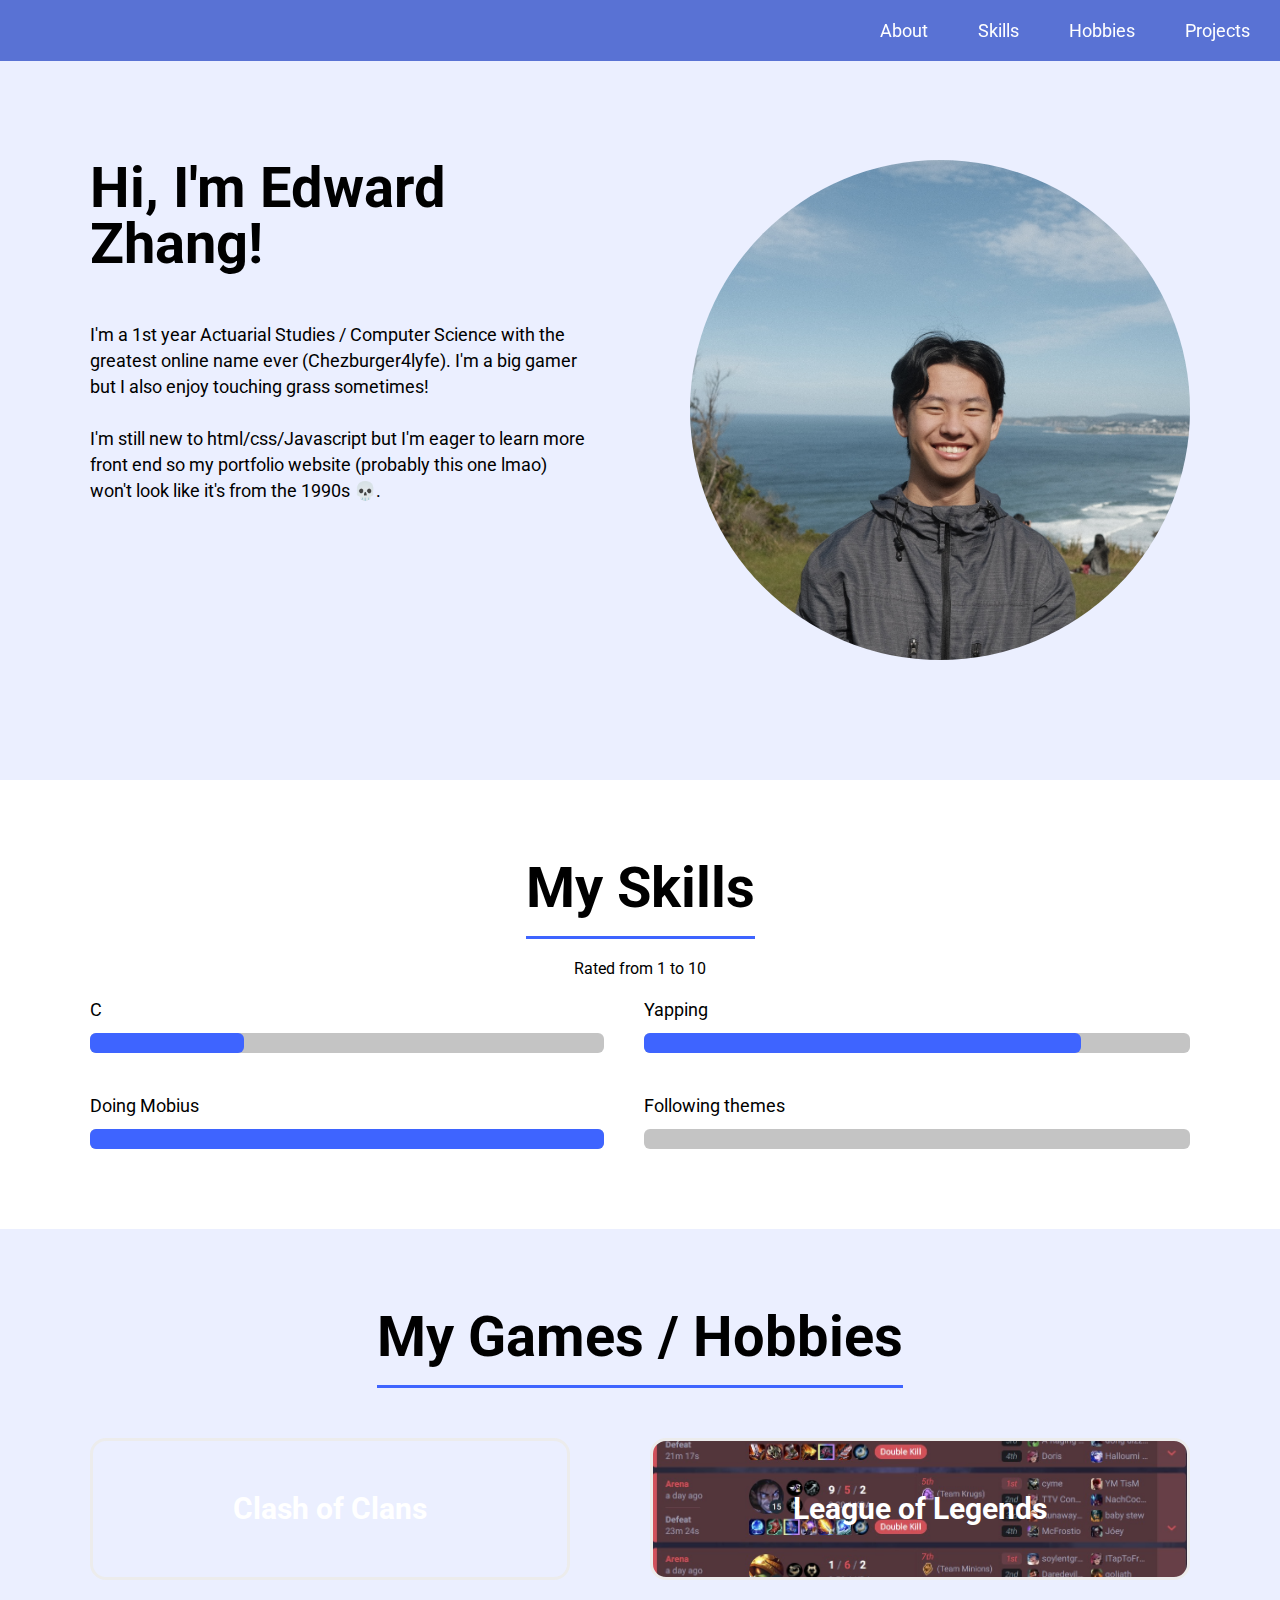
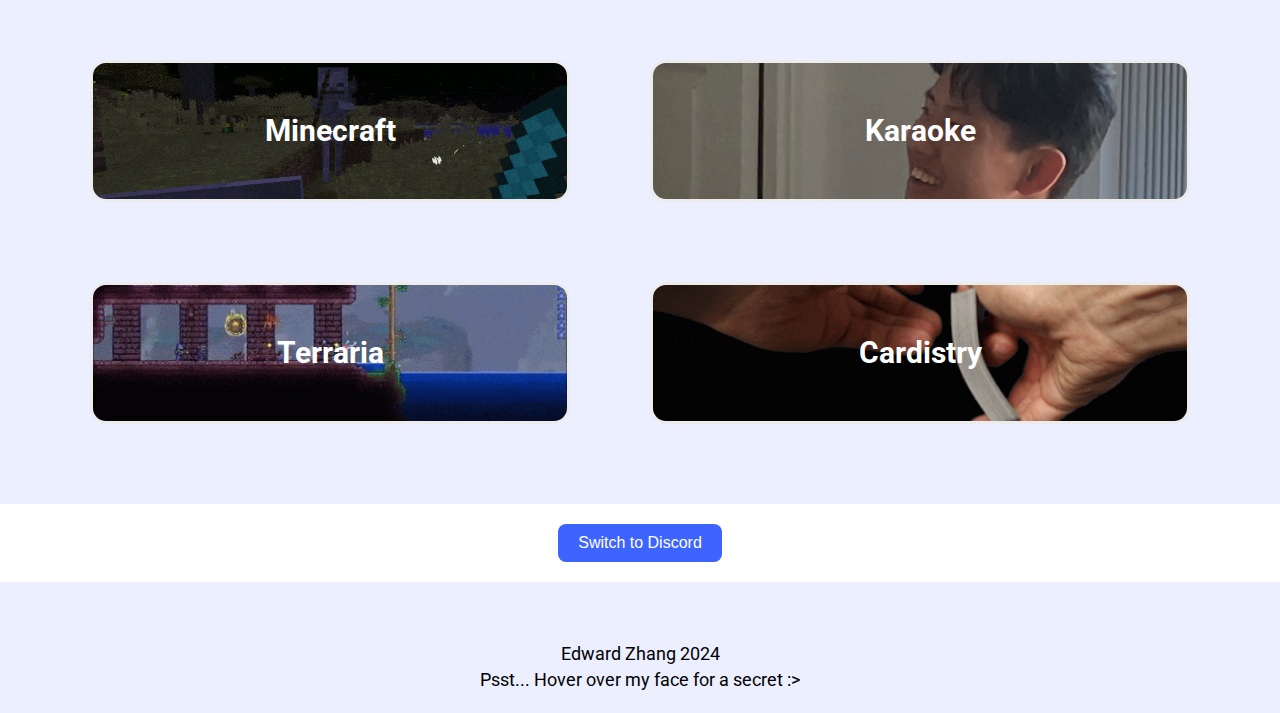
==== commit 28555e20: "evil mode" ====
--- a/index.html
+++ b/index.html
@@ -26,60 +26,64 @@
     <div class="blueParent" id="about">
       <div class="introContainer">
         <div class="intro-content">
-          <h1>Hi, I'm Edward Zhang!</h1>
-          <p>
+          <h1 id="intro-header">Hi, I'm Edward Zhang!</h1>
+          <p id="intro-paragraph">
             I'm a 1st year Actuarial Studies / Computer Science with the greatest
             online name ever (Chezburger4lyfe). I'm a big gamer but I also enjoy 
             touching grass sometimes! 
-
-             <br><br>
-
+            <br><br>
             I'm still new to html/css/Javascript but I'm eager to learn more front end 
             so my portfolio website (probably this one lmao) won't look like it's from the 1990s &#x1F480;. 
-
           </p>
         </div>
         <div class="intro-image">
-          <img src="images/meimg.jpg" alt="profile-image" class="normal-image" />
-          <img src="images/globe gif.gif" alt="profile-image-hover" class="hover-image" />
-        </div>
-        
-      </div>
-    </div>
-
-    <!-- skills section -->
+          <img src="images/meimg.jpg" alt="profile-image" class="normal-image" data-discord-image="images/eviledward.png" />
+          <img src="images/globe gif.gif" alt="profile-image-hover" class="hover-image" data-discord-image="images/evilgif.gif" />
+        </div>        
+      </div>
+    </div>
+
+    <!-- Skills Section -->
     <div class="skillsContainer" id="skills">
-      <h1>My Skills</h1>
-      <span>Rated from 1 to 10</span>
+      <h1 id="skills-header">My Skills</h1>
+      <span id="skills-span">Rated from 1 to 10</span>
       <br>
       <div class="skillsItemsContainer">
-        <div class="skillItem">
+        <div class="skillItem"
+              data-harmony-text="C" 
+              data-discord-text="Beating up people (in minecraft)" >
           <p>C</p>
           <div class="outerdiv">
             <div class="cdiv"></div>
           </div>
         </div>
-        <div class="skillItem">
+        <div class="skillItem"
+              data-harmony-text="Yapping" 
+              data-discord-text="Missle creation (in minecraft)" >
           <p>Yapping</p>
           <div class="outerdiv">
             <div class="yapdiv"></div>
           </div>
         </div>
-        <div class="skillItem">
+        <div class="skillItem"
+              data-harmony-text="Doing Mobius" 
+              data-discord-text="Mass species eradication (in minecraft)" >
           <p>Doing Mobius</p>
           <div class="outerdiv">
             <div class="mobdiv"></div>
           </div>
         </div>
-        <div class="skillItem">
+        <div class="skillItem"
+              data-harmony-text="Following themes" 
+              data-discord-text="League of Legends" >
           <p>Following themes</p>
           <div class="outerdiv">
             <div class="mobcdiv"></div>
           </div>
         </div>
-
-      </div>
-    </div>
+      </div>
+    </div>
+
 
 <!-- Projects Section -->
 <div class="blueParent" id="hobbies">
@@ -87,50 +91,50 @@
     <h1 id="gamesHobbiesTitle">My Games / Hobbies</h1>
     <div class="projectItemsContainer">
       <div class="project" 
-           data-light-image="images/coc.png" 
-           data-dark-image="images/lol.jpg" 
-           data-light-text="Clash of Clans" 
-           data-dark-text="League of Legends" 
+           data-harmony-image="images/coc.png" 
+           data-discord-image="images/lol.jpg" 
+           data-harmony-text="Clash of Clans" 
+           data-discord-text="League of Legends" 
            style="background-image: url('images/coc.png'); background-size: cover; background-position: center;">
         <h3>Clash of Clans</h3>
       </div>
       <div class="project" 
-           data-light-image="images/lol.jpg" 
-           data-dark-image="images/lol.jpg" 
-           data-light-text="League of Legends" 
-           data-dark-text="League of Legends" 
+           data-harmony-image="images/lol.jpg" 
+           data-discord-image="images/lol.jpg" 
+           data-harmony-text="League of Legends" 
+           data-discord-text="League of Legends" 
            style="background-image: url('images/lol.jpg'); background-size: cover; background-position: center;">
         <h3>League of Legends</h3>
       </div>
       <div class="project" 
-           data-light-image="images/minecraft.gif" 
-           data-dark-image="images/lol.jpg" 
-           data-light-text="Minecraft" 
-           data-dark-text="League of Legends" 
+           data-harmony-image="images/minecraft.gif" 
+           data-discord-image="images/lol.jpg" 
+           data-harmony-text="Minecraft" 
+           data-discord-text="League of Legends" 
            style="background-image: url('images/minecraft.gif'); background-size: cover; background-position: center;">
         <h3>Minecraft</h3>
       </div>
       <div class="project" 
-           data-light-image="images/singing.gif" 
-           data-dark-image="images/lol.jpg" 
-           data-light-text="Karaoke" 
-           data-dark-text="League of Legends" 
+           data-harmony-image="images/singing.gif" 
+           data-discord-image="images/lol.jpg" 
+           data-harmony-text="Karaoke" 
+           data-discord-text="League of Legends" 
            style="background-image: url('images/singing.gif'); background-size: cover; background-position: center;">
         <h3>Karaoke</h3>
       </div>
       <div class="project" 
-           data-light-image="images/terraria.gif" 
-           data-dark-image="images/lol.jpg" 
-           data-light-text="Terraria" 
-           data-dark-text="League of Legends" 
+           data-harmony-image="images/terraria.gif" 
+           data-discord-image="images/lol.jpg" 
+           data-harmony-text="Terraria" 
+           data-discord-text="League of Legends" 
            style="background-image: url('images/terraria.gif'); background-size: cover; background-position: center;">
         <h3>Terraria</h3>
       </div>
       <div class="project" 
-           data-light-image="images/cards.gif" 
-           data-dark-image="images/lol.jpg" 
-           data-light-text="Cardistry" 
-           data-dark-text="League of Legends" 
+           data-harmony-image="images/cards.gif" 
+           data-discord-image="images/lol.jpg" 
+           data-harmony-text="Cardistry" 
+           data-discord-text="League of Legends" 
            style="background-image: url('images/cards.gif'); background-size: cover; background-position: center;">
         <h3>Cardistry</h3>
       </div>
@@ -147,36 +151,66 @@
     <script>
       const themeSwitcher = document.getElementById('themeSwitcher');
       const body = document.body;
+      const skills = document.querySelectorAll('.skillItem');
       const projects = document.querySelectorAll('.project');
       const title = document.getElementById('gamesHobbiesTitle');
-    
+      const introHeader = document.getElementById('intro-header');
+      const introParagraph = document.getElementById('intro-paragraph');
+      const skillsHeader = document.getElementById('skills-header');
+      const skillsSpan = document.getElementById('skills-span');
+      const normalImage = document.querySelector('.normal-image');
+      const hoverImage = document.querySelector('.hover-image');
+
       themeSwitcher.addEventListener('click', () => {
-        // Toggle dark theme class
-        body.classList.toggle('dark-theme');
+        // Toggle discord theme class
+        body.classList.toggle('discord-theme');
     
         // Change button text
-        if (body.classList.contains('dark-theme')) {
+        if (body.classList.contains('discord-theme')) {
           themeSwitcher.textContent = 'Switch to Harmony';
     
-          // Change project images and text to dark theme content
+          // Change project images and text to discord theme content
           projects.forEach((project) => {
-            project.style.backgroundImage = `url('${project.getAttribute('data-dark-image')}')`;
-            project.querySelector('h3').textContent = project.getAttribute('data-dark-text');
-          });
-    
-          // Change the title text for dark theme
+            project.style.backgroundImage = `url('${project.getAttribute('data-discord-image')}')`;
+            project.querySelector('h3').textContent = project.getAttribute('data-discord-text');
+          });
+
+          // Change skill images and text to discord theme content
+          skills.forEach((skill) => {
+            skill.querySelector('p').textContent = skill.getAttribute('data-discord-text');
+          });
+
+          // Change the title text for discord theme
+          introHeader.textContent = "Now i am evil";
+          introParagraph.innerHTML = "(insert evil laugh / monologue [also hover over my face for a different gif])";
+          skillsHeader.textContent = "My Criminal Proficiency";
+          skillsSpan.textContent = "Still rated from 1 to 10";
           title.textContent = 'My Evil Hobbies';
+          normalImage.src = normalImage.getAttribute('data-discord-image');
+          hoverImage.src = hoverImage.getAttribute('data-discord-image');    
+  
         } else {
           themeSwitcher.textContent = 'Switch to Discord';
     
-          // Revert project images and text to light theme content
+          // Revert project images and text to harmony theme content
           projects.forEach((project) => {
-            project.style.backgroundImage = `url('${project.getAttribute('data-light-image')}')`;
-            project.querySelector('h3').textContent = project.getAttribute('data-light-text');
-          });
-    
-          // Revert the title text for light theme
+            project.style.backgroundImage = `url('${project.getAttribute('data-harmony-image')}')`;
+            project.querySelector('h3').textContent = project.getAttribute('data-harmony-text');
+          });
+
+          // Change skill images and text to harmony theme content
+          skills.forEach((skill) => {
+            skill.querySelector('p').textContent = skill.getAttribute('data-discord-text');
+          });
+
+          // Reset text for harmony theme
+          introHeader.textContent = "Hi, I'm Edward Zhang!";
+          introParagraph.innerHTML = "I'm a 1st year Actuarial Studies / Computer Science with the greatest online name ever (Chezburger4lyfe). I'm a big gamer but I also enjoy touching grass sometimes! <br><br> I'm still new to html/css/Javascript but I'm eager to learn more front end so my portfolio website (probably this one lmao) won't look like it's from the 1990s &#x1F480;.";
+          skillsHeader.textContent = "My Skills";
+          skillsSpan.textContent = "Rated from 1 to 10";
           title.textContent = 'My Games / Hobbies';
+          normalImage.src = 'images/meimg.jpg';
+          hoverImage.src = 'images/globe gif.gif';
         }
       });
     </script>
--- a/style.css
+++ b/style.css
@@ -294,29 +294,29 @@
   background-color: #2d4cc7;
 }
 
-/* Dark Theme Styles */
-body.dark-theme {
+/* discord Theme Styles */
+body.discord-theme {
   background-color: #121212;
   color: #ffffff;
 }
 
-body.dark-theme .navContainer {
+body.discord-theme .navContainer {
   background: rgba(255, 255, 255, 0.1);
 }
 
-body.dark-theme a {
+body.discord-theme a {
   color: #ffffff;
 }
 
-body.dark-theme .intro-content a {
+body.discord-theme .intro-content a {
   background: #ffffff;
   color: #121212;
 }
 
-body.dark-theme .project {
+body.discord-theme .project {
   border: 3px solid #ffffff;
 }
 
-body.dark-theme .footer {
+body.discord-theme .footer {
   background-color: #1c1c1c;
 }
